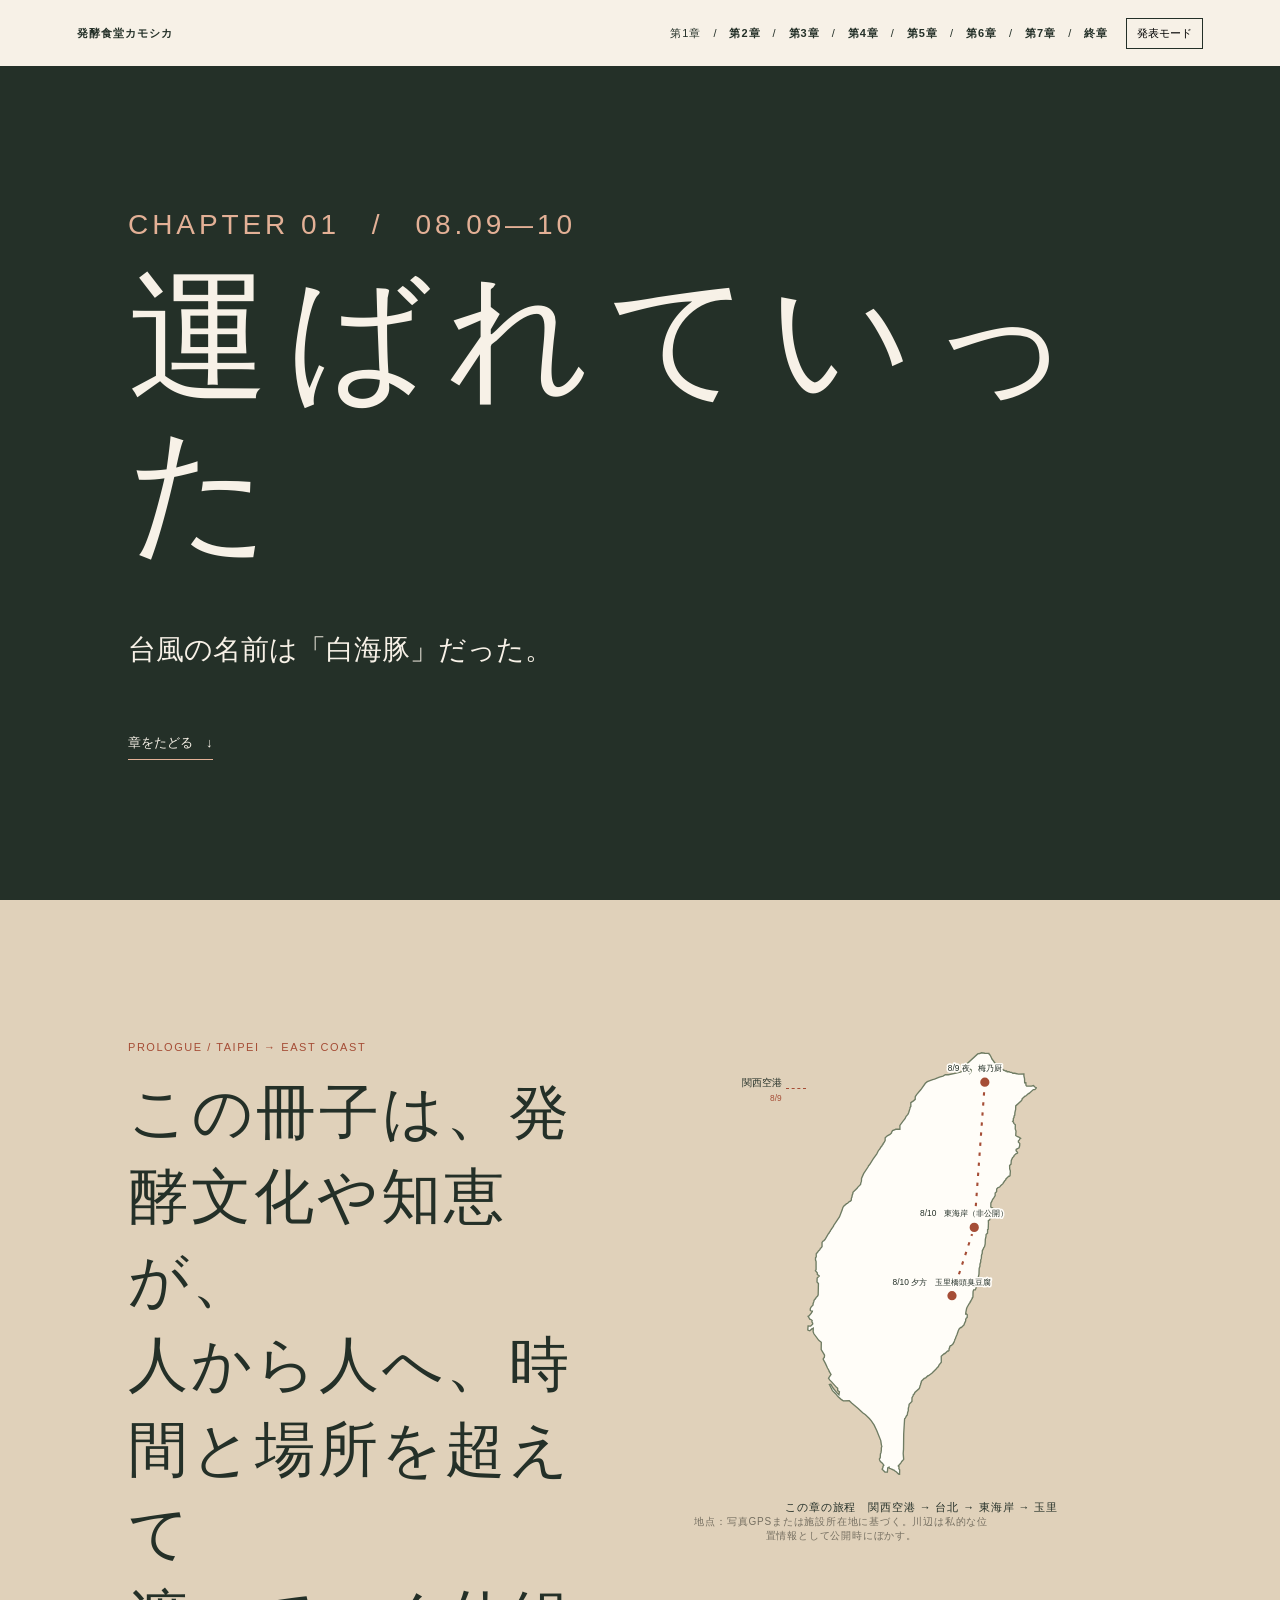
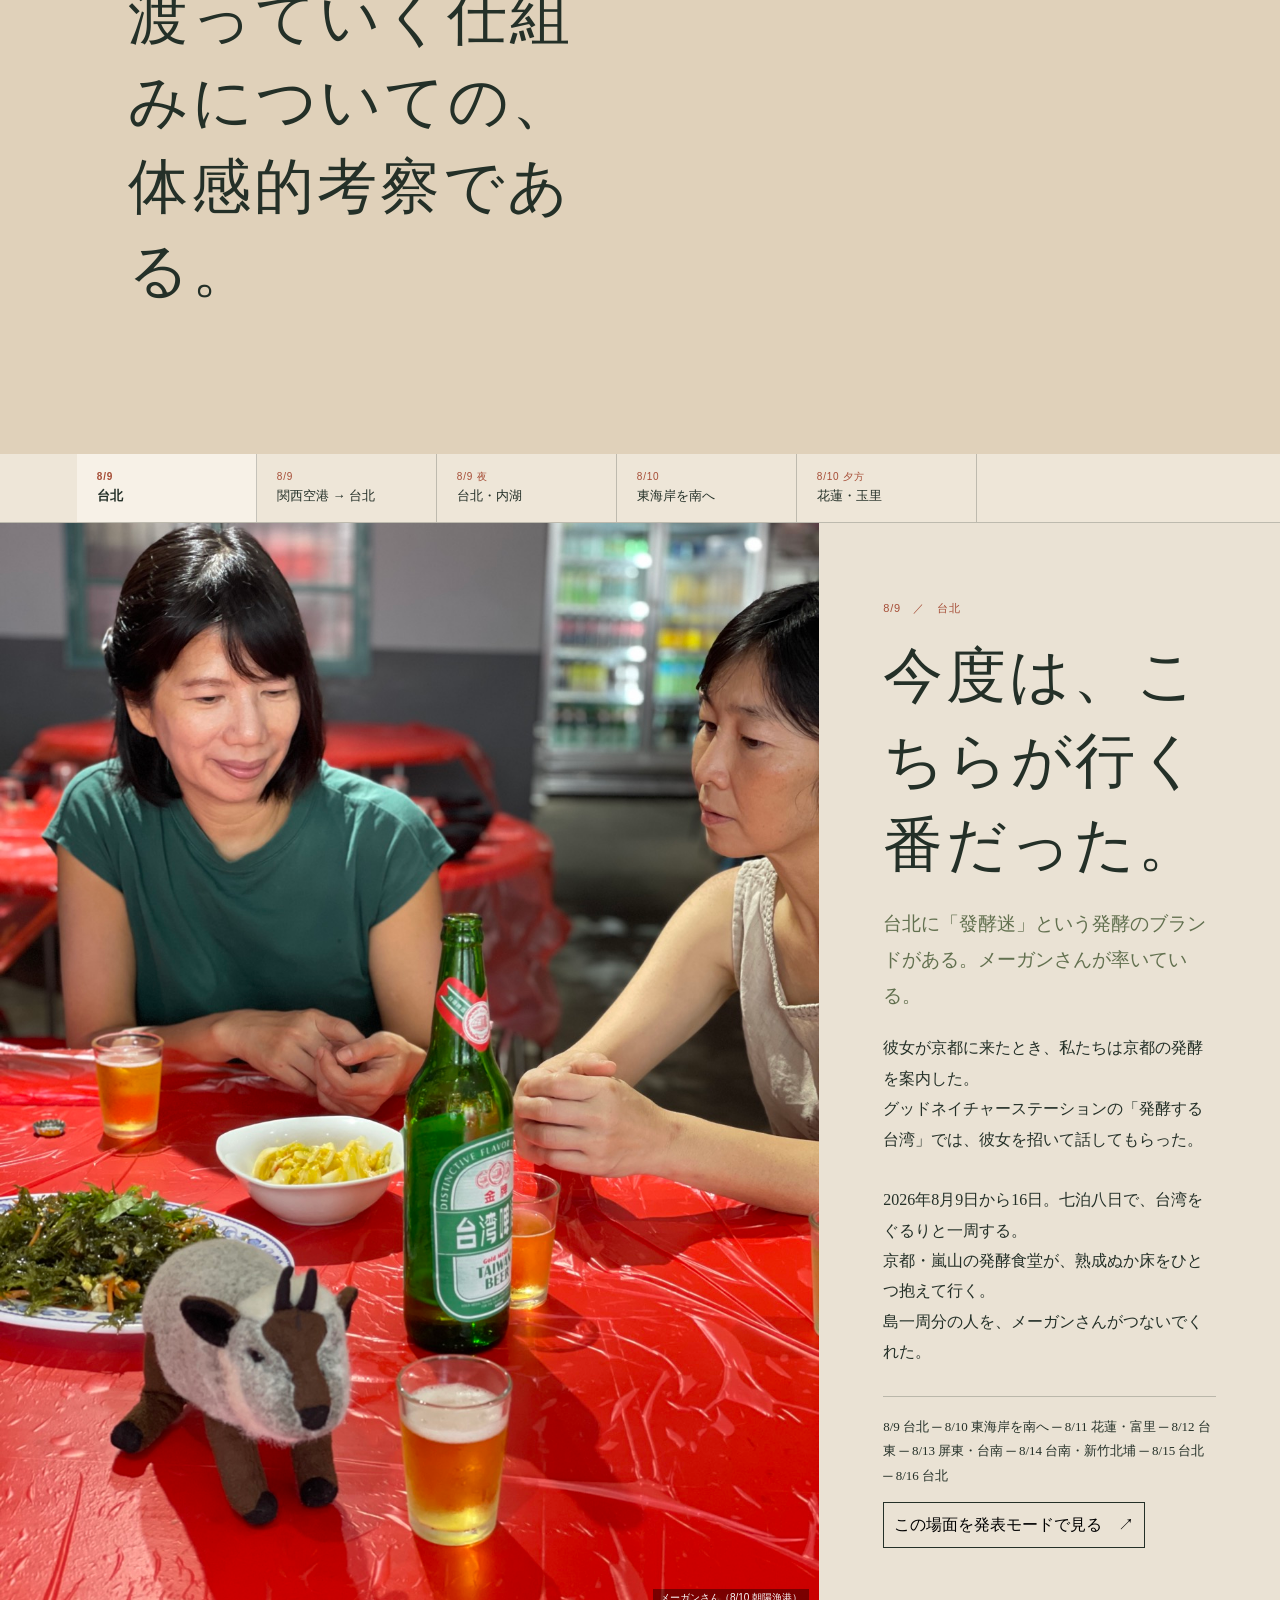
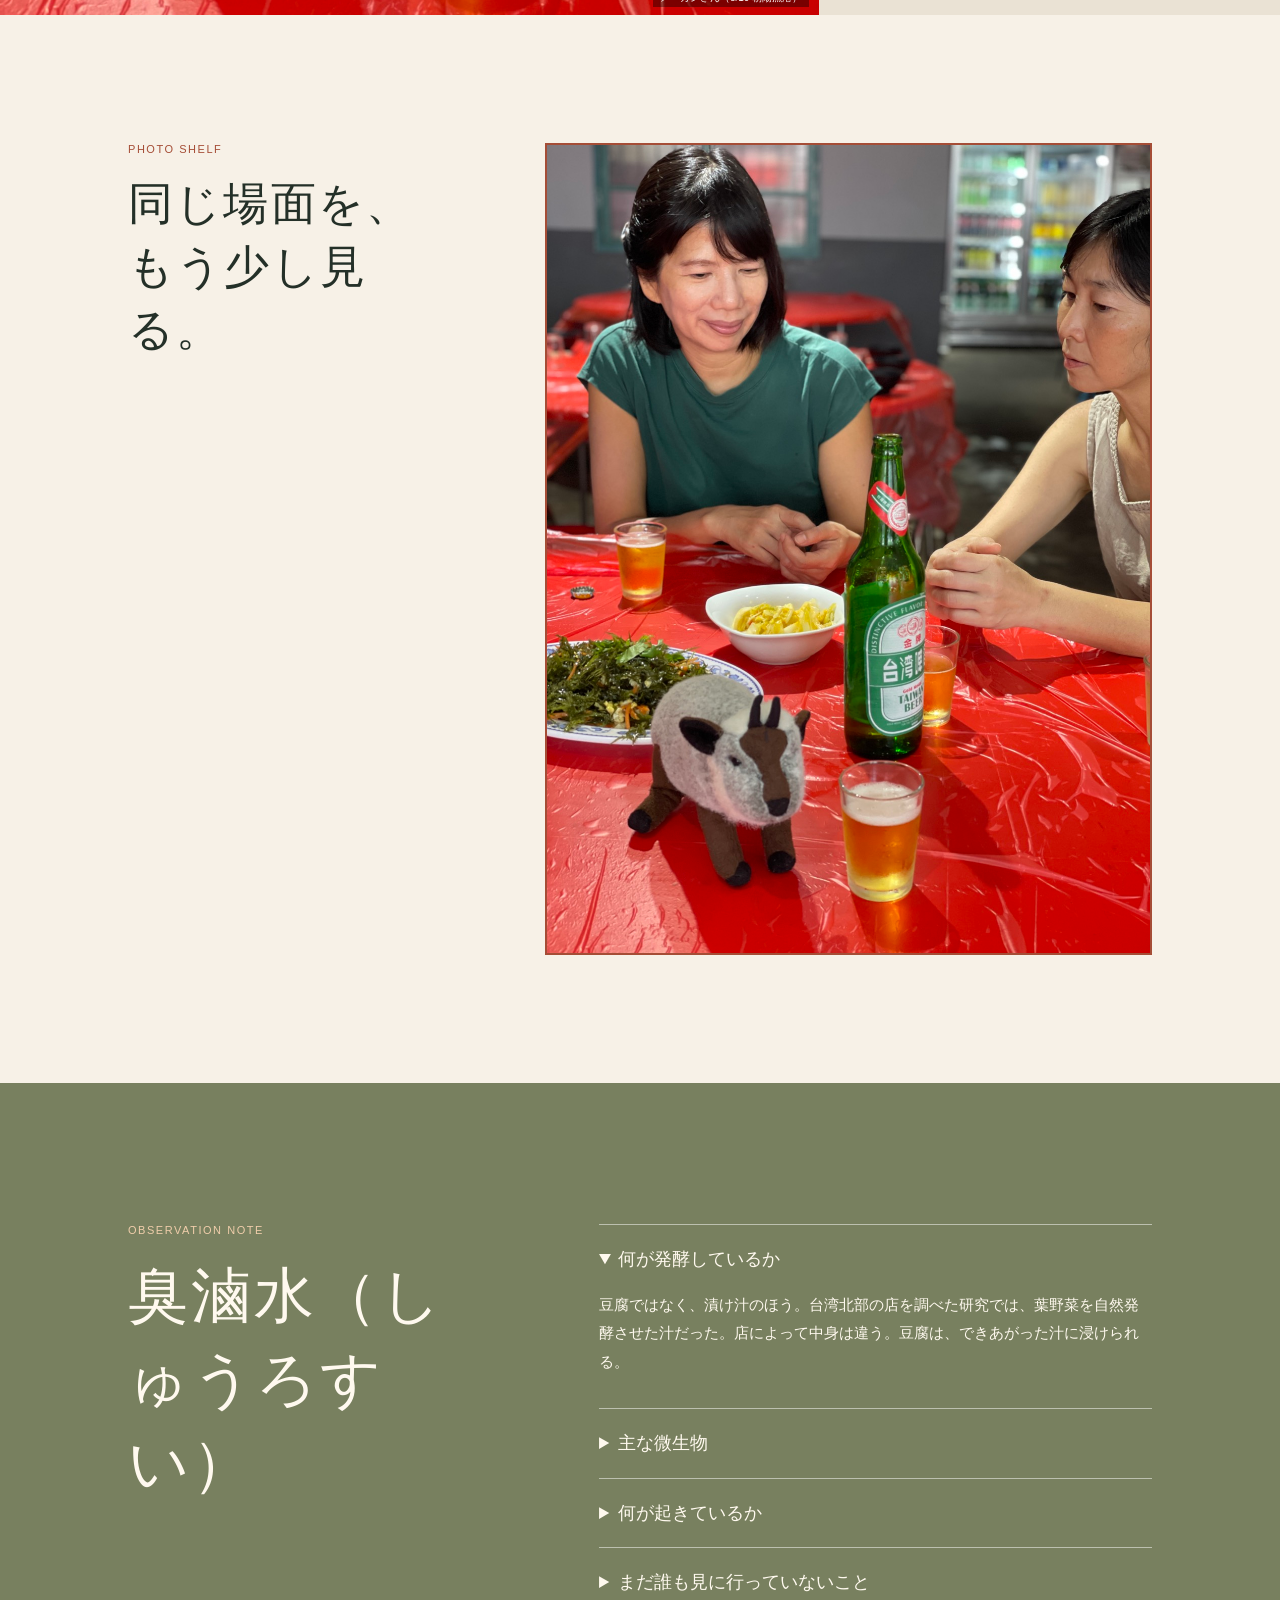
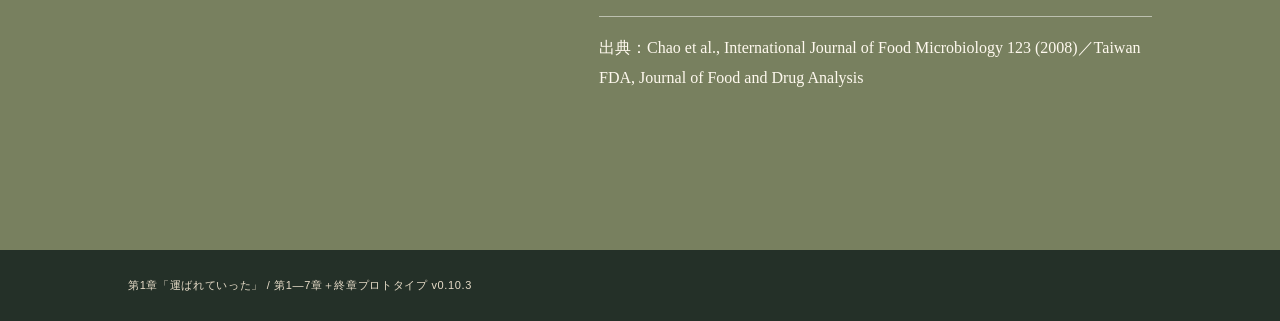
==== index.html @ db81ef40 "展示プロトタイプ v0.10.3 公開用（写真は長辺1600px）" ====
<!doctype html>
<html lang="ja">
<head>
  <meta charset="utf-8"><meta name="viewport" content="width=device-width,initial-scale=1">
  <title>第1章 運ばれていった｜台湾一周・発酵の旅</title>
  <link rel="stylesheet" href="styles.css"><style>.research-link[hidden]{display:none}.research-link{display:inline-block;margin-top:18px;padding-bottom:5px;border-bottom:1px solid #a54d36;color:#a54d36;font:12px "Hiragino Kaku Gothic ProN","Yu Gothic",sans-serif;letter-spacing:.05em;text-decoration:none}.note-anchor{display:block;position:relative;top:-20px}.route-map{min-height:365px}.map-canvas{position:relative;width:min(100%,252px);margin:0 auto}.map-canvas>img{display:block;width:100%;height:auto}.map-canvas>#route-overlay{position:absolute;inset:0;width:100%;height:100%;overflow:visible}.route-map .route-line{fill:none;stroke:#a54d36;stroke-width:2.5;stroke-dasharray:4 8}.route-map #route-points g{cursor:pointer}.route-map #route-points circle{fill:#a54d36;stroke:#fffdf8;stroke-width:3;transition:r .15s ease}.route-map #route-points g.active circle,.route-map #route-points g:focus circle{fill:#243028;r:10}.route-map #route-points text{fill:#243028;font:10px "Hiragino Kaku Gothic ProN","Yu Gothic",sans-serif;paint-order:stroke;stroke:#fffdf8;stroke-width:4;stroke-linejoin:round}.outside-start{position:absolute;top:8%;right:calc(100% + 14px);width:64px;color:#243028;font:10px/1.45 "Hiragino Kaku Gothic ProN","Yu Gothic",sans-serif;text-align:right}.outside-start:after{content:"";position:absolute;top:12px;left:calc(100% + 4px);width:20px;border-top:1px dashed #a54d36}.outside-start small{color:#a54d36}.route-map .route-caption{margin:14px 0 0;font-size:11px;letter-spacing:.08em;text-align:center}.route-source{margin:8px auto 0;max-width:300px;color:#756f61;font-size:10px;line-height:1.6;text-align:center}</style>
</head>
<body>
  <header class="header"><a href="journey-index.html">発酵食堂カモシカ</a><span>第1章　/　<a href="chapter-02.html">第2章</a>　/　<a href="chapter-03.html">第3章</a>　/　<a href="chapter-04.html">第4章</a>　/　<a href="chapter-05.html">第5章</a>　/　<a href="chapter-06.html">第6章</a>　/　<a href="chapter-07.html">第7章</a>　/　<a href="epilogue.html">終章</a></span><button id="present">発表モード</button></header>
  <main id="top">
    <section class="opening"><p class="eyebrow">CHAPTER 01　/　08.09—10</p><h1>運ばれていった</h1><p>台風の名前は「白海豚」だった。</p><a href="#chapter">章をたどる　↓</a></section>
    <section class="chapter-intro" id="chapter"><div><p class="eyebrow">PROLOGUE / TAIPEI → EAST COAST</p><h2>この冊子は、発酵文化や知恵が、<br>人から人へ、時間と場所を超えて<br>渡っていく仕組みについての、<br>体感的考察である。</h2></div><div class="route route-map" aria-label="第1章の旅程地図"><div class="map-canvas"><img src="images/taiwan-white-map.svg" alt="台湾本島の白地図"><svg id="route-overlay" viewBox="0 0 300 530" aria-hidden="true"><path class="route-line" id="route-line"></path><g id="route-points"></g></svg><span class="outside-start">関西空港<br><small>8/9</small></span></div><p class="route-caption">この章の旅程　関西空港 → 台北 → 東海岸 → 玉里</p><p class="route-source">地点：写真GPSまたは施設所在地に基づく。川辺は私的な位置情報として公開時にぼかす。</p></div></section>
    <nav class="moment-nav" id="moment-nav" aria-label="第1章の場面を選ぶ"></nav>
    <section class="moment" id="moment" aria-live="polite"><figure id="hero-photo"></figure><div class="moment-text"><p class="meta" id="meta"></p><h2 id="title"></h2><p class="lead" id="lead"></p><p id="text"></p><a class="research-link" id="research-link" href="#observation-note" hidden>臭豆腐の観察ノートをひらく　↓</a><p class="caption-note" id="caption-note"></p><button id="moment-present">この場面を発表モードで見る　↗</button></div></section>
    <section class="photo-shelf"><div><p class="eyebrow">PHOTO SHELF</p><h2>同じ場面を、<br>もう少し見る。</h2></div><div class="thumbnails" id="thumbnails" aria-label="写真を選ぶ"></div></section>
    <section class="note-section"><div class="note-heading"><p class="eyebrow">OBSERVATION NOTE</p><h2>臭滷水<br>発酵した漬け汁のこと</h2><p>旅の本文とは別に、事実と未解明なことを分けて残す。</p></div><div class="note-body"><details open><summary>何が発酵しているか</summary><p>臭豆腐用の「臭滷水」そのもの。研究には、葉野菜を自然発酵させた滷水や、複数の食材を含むモデル滷水がある。豆腐はこの発酵済み滷水に浸漬される。</p></details><details><summary>何が起きているか</summary><p>臭滷水には乳酸発酵だけでなく、タンパク質・含窒素化合物の分解が関わる。製法や微生物相は、原料・地域・製造所ごとに異なる。</p></details><details><summary>今回、わかっていないこと</summary><p>花蓮・玉里で食べた臭滷水そのものの微生物組成は測定していない。別地域の研究結果を、その店の菌としては扱わない。</p></details><details><summary>出典をひらく</summary><p>Chao et al., “Diversity of lactic acid bacteria in fermented brines used to make stinky tofu.” <em>International Journal of Food Microbiology</em> 123 (2008)。公開前に直接照合済みのURLだけを掲載する。</p></details></div></section>
    <span id="observation-note" class="note-anchor" aria-hidden="true"></span>
  </main>
  <div class="presentation" id="presentation" hidden><button id="close-presentation">×　通常表示へ</button><button id="previous">←</button><figure id="presentation-photo"></figure><div><p id="presentation-meta"></p><h2 id="presentation-title"></h2><p id="presentation-text"></p></div><button id="next">→</button></div>
  <footer>第1章「運ばれていった」 / 第1—7章＋終章プロトタイプ v0.10.3</footer>
  <script src="chapter-data.js"></script><script src="gallery-extras.js"></script><script src="script.js"></script><script src="v06-copy.js"></script>
</body>
</html>
---- styles.css ----
:root{--ink:#243028;--paper:#f7f1e7;--sand:#e0d1ba;--rust:#a54d36;--moss:#78805f;--line:rgba(36,48,40,.24)}*{box-sizing:border-box}html{scroll-behavior:smooth}body{margin:0;background:var(--paper);color:var(--ink);font:16px/1.9 "Hiragino Mincho ProN","Yu Mincho",serif}.header{height:66px;display:flex;align-items:center;gap:18px;padding:0 6vw;font:11px "Hiragino Kaku Gothic ProN","Yu Gothic",sans-serif;letter-spacing:.09em}.header a{margin-right:auto;color:inherit;font-weight:bold;text-decoration:none}.header button,#moment-present{border:1px solid var(--ink);padding:7px 10px;background:transparent;font:inherit;cursor:pointer}.opening{min-height:calc(100svh - 66px);display:flex;flex-direction:column;justify-content:center;padding:10vw;background:var(--ink);color:var(--paper)}.eyebrow{margin:0 0 18px;color:var(--rust);font:11px "Hiragino Kaku Gothic ProN","Yu Gothic",sans-serif;letter-spacing:.14em}.opening .eyebrow{color:#e3b096}.opening h1{margin:0 0 24px;font-size:clamp(58px,11vw,150px);font-weight:400;letter-spacing:.12em;line-height:1.1}.opening>p{font-size:clamp(19px,2.3vw,28px)}.opening a{width:max-content;margin-top:30px;padding-bottom:7px;border-bottom:1px solid #e3b096;color:inherit;font:13px "Hiragino Kaku Gothic ProN","Yu Gothic",sans-serif;text-decoration:none}.chapter-intro{display:grid;grid-template-columns:1fr 1fr;gap:8vw;padding:clamp(74px,11vw,145px) 10vw;background:var(--sand)}h2{margin:0;font-size:clamp(31px,4.7vw,65px);font-weight:400;letter-spacing:.05em;line-height:1.4}.route{position:relative;min-height:150px}.route svg{width:100%;height:145px}.route path{fill:none;stroke:var(--rust);stroke-width:2;stroke-dasharray:4 8}.route g{cursor:pointer}.route circle{fill:var(--paper);stroke:var(--rust);stroke-width:3}.route g.active circle{fill:var(--rust);r:11}.route text{fill:var(--ink);font:11px sans-serif;text-anchor:middle}.route p{margin:0;font:10px sans-serif;letter-spacing:.08em}.moment-nav{display:flex;overflow-x:auto;border-bottom:1px solid var(--line);padding:0 6vw;background:#eee6d8}.moment-nav button{position:relative;min-width:180px;padding:16px 20px;border:0;border-right:1px solid var(--line);background:transparent;color:var(--ink);font:13px/1.45 "Hiragino Kaku Gothic ProN","Yu Gothic",sans-serif;text-align:left;cursor:pointer}.moment-nav button span{display:block;margin-bottom:3px;color:var(--rust);font-size:10px;letter-spacing:.08em}.moment-nav button.active{background:var(--paper);font-weight:bold}.moment{display:grid;grid-template-columns:minmax(0,1.28fr) minmax(280px,.72fr);min-height:630px;background:#eae2d4}.moment figure,.presentation figure{position:relative;margin:0;min-height:590px;overflow:hidden;background:#b5ad91}.moment figure>img,.presentation figure>img{display:block;width:100%;height:100%;min-height:590px;object-fit:cover}.moment figcaption,.presentation figcaption{position:absolute;right:10px;bottom:8px;padding:2px 7px;background:rgba(0,0,0,.4);color:white;font:10px sans-serif}.moment-text{align-self:center;padding:clamp(36px,5vw,78px)}.meta,.photo-count{color:var(--rust);font:11px "Hiragino Kaku Gothic ProN","Yu Gothic",sans-serif;letter-spacing:.08em}.moment-text h2{margin:18px 0}.lead{color:#62704f;font-size:19px}.caption-note{margin-top:28px;padding-top:18px;border-top:1px solid var(--line);font-size:13px}.photo-shelf{display:grid;grid-template-columns:.7fr 1.3fr;gap:7vw;padding:clamp(65px,10vw,130px) 10vw}.photo-shelf h2{font-size:clamp(28px,3.5vw,48px)}.thumbnails{display:grid;grid-template-columns:repeat(auto-fit,minmax(130px,1fr));gap:10px}.thumb{position:relative;min-height:150px;margin:0;padding:0;border:2px solid transparent;background:#c9bca7;cursor:pointer}.thumb.active{border-color:var(--rust)}.thumb img{width:100%;height:100%;object-fit:cover}.thumb figcaption{display:none}.note-section{display:grid;grid-template-columns:.8fr 1.2fr;gap:8vw;padding:clamp(74px,11vw,145px) 10vw;background:var(--moss);color:#fff9ef}.note-section .eyebrow{color:#f0cdab}.note-heading>p:last-child{margin-top:28px}.note-body{border-top:1px solid rgba(255,255,255,.5)}details{border-bottom:1px solid rgba(255,255,255,.5);padding:17px 0}summary{cursor:pointer;font-size:18px}details p{font-size:15px;line-height:1.9}footer{padding:28px 10vw;background:var(--ink);color:#e8ddc9;font:11px "Hiragino Kaku Gothic ProN","Yu Gothic",sans-serif;letter-spacing:.06em}.presentation{position:fixed;inset:0;z-index:20;display:grid;grid-template-columns:45px minmax(0,1.35fr) minmax(280px,.65fr) 45px;gap:2vw;align-items:center;padding:6vh 5vw;background:#131a16;color:#fff8eb}.presentation[hidden]{display:none}.presentation>button{border:0;background:transparent;color:#fff8eb;font:32px sans-serif;cursor:pointer}.presentation #close-presentation{position:absolute;top:18px;right:24px;font-size:12px}.presentation figure{min-height:72vh}.presentation figure>img{min-height:72vh}.presentation h2{margin:18px 0;font-size:clamp(30px,4vw,60px)}.presentation p{font-size:18px;line-height:2}.presenting{overflow:hidden}@media(max-width:740px){.header span{display:none}.chapter-intro,.moment,.photo-shelf,.note-section{display:block}.chapter-intro>div+div{margin-top:35px}.moment figure,.moment figure>img{min-height:62vw}.moment-text{padding:38px 24px}.photo-shelf>div+div{margin-top:30px}.note-body{margin-top:35px}.presentation{display:block;overflow:auto;padding:70px 22px}.presentation figure,.presentation figure>img{min-height:55vw;height:55vw}.presentation>button:not(#close-presentation){position:fixed;bottom:14px;z-index:3;width:44px;height:44px;border-radius:50%;background:#f7f1e7;color:var(--ink);font-size:20px}.presentation>#previous{left:18px}.presentation>#next{right:18px}.presentation div{padding:24px 4px}}@media(prefers-reduced-motion:reduce){html{scroll-behavior:auto}}

#text, #presentation-text { white-space: pre-line; }
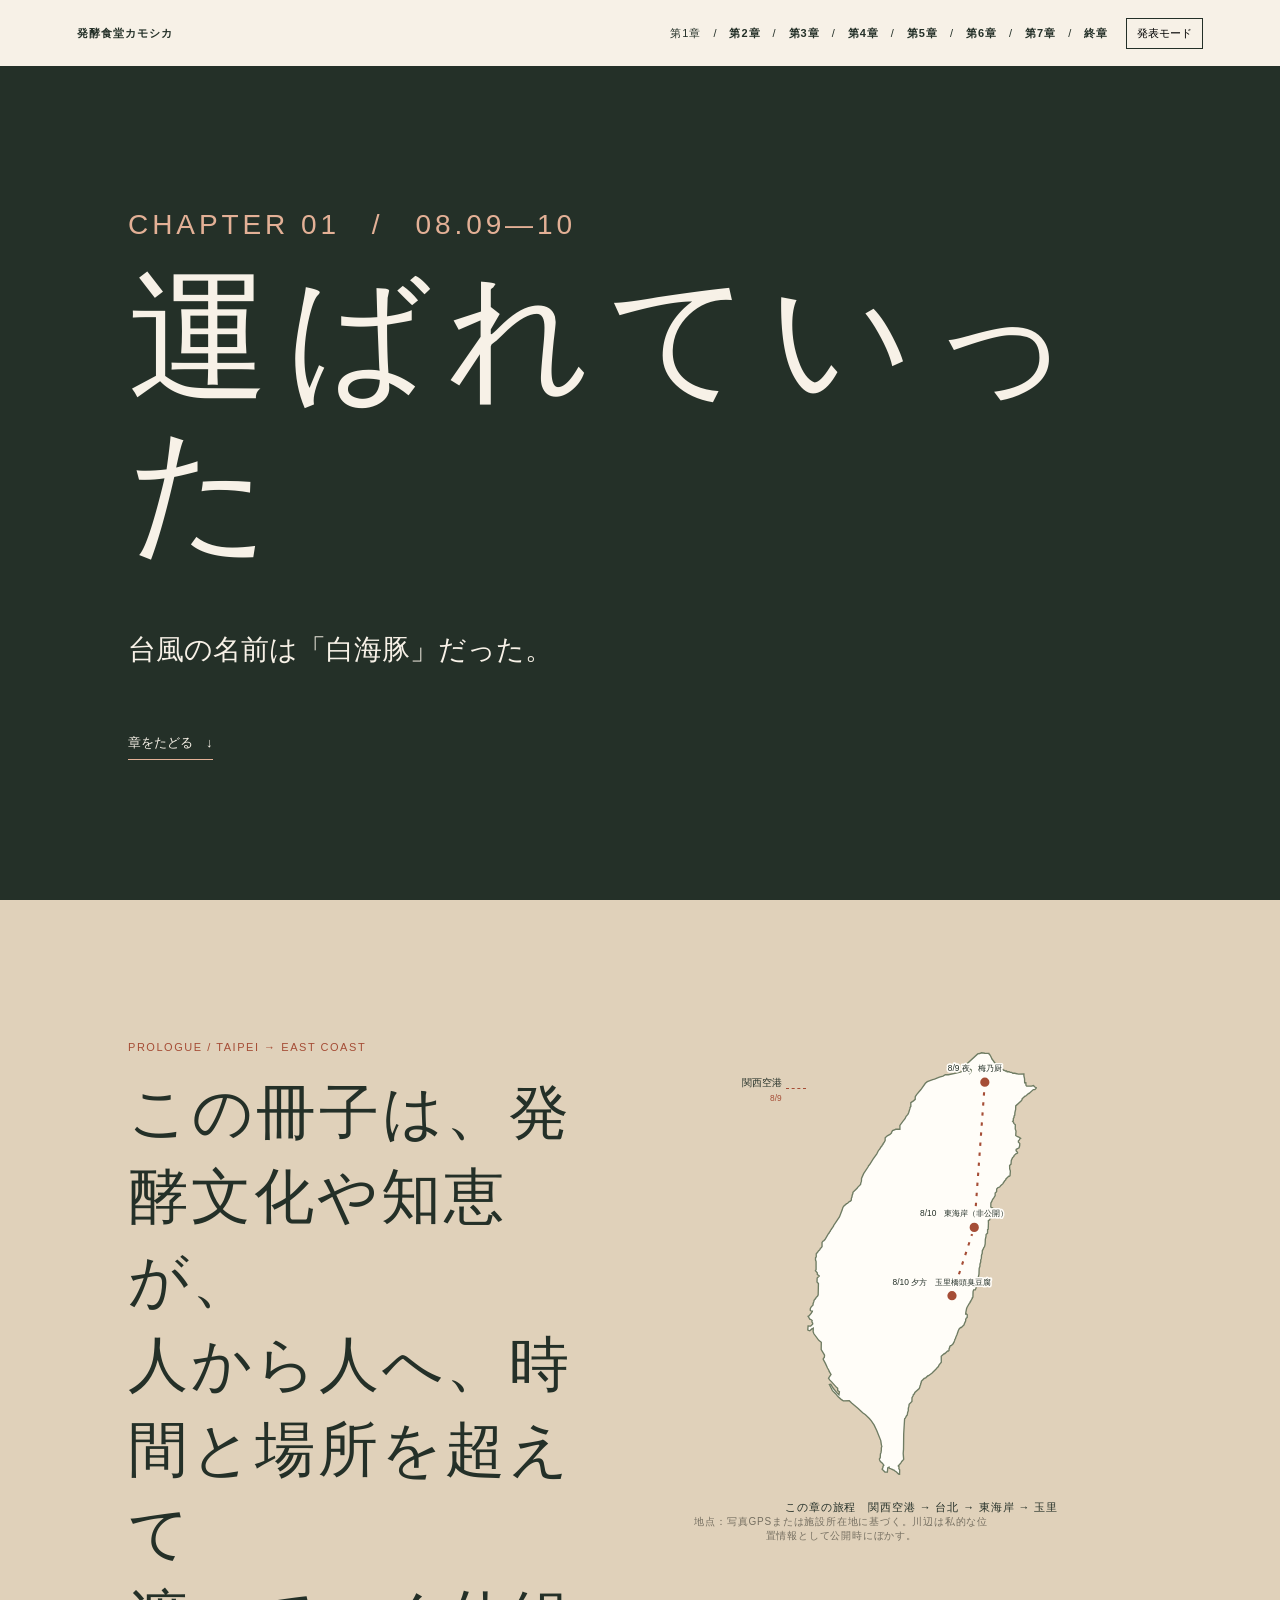
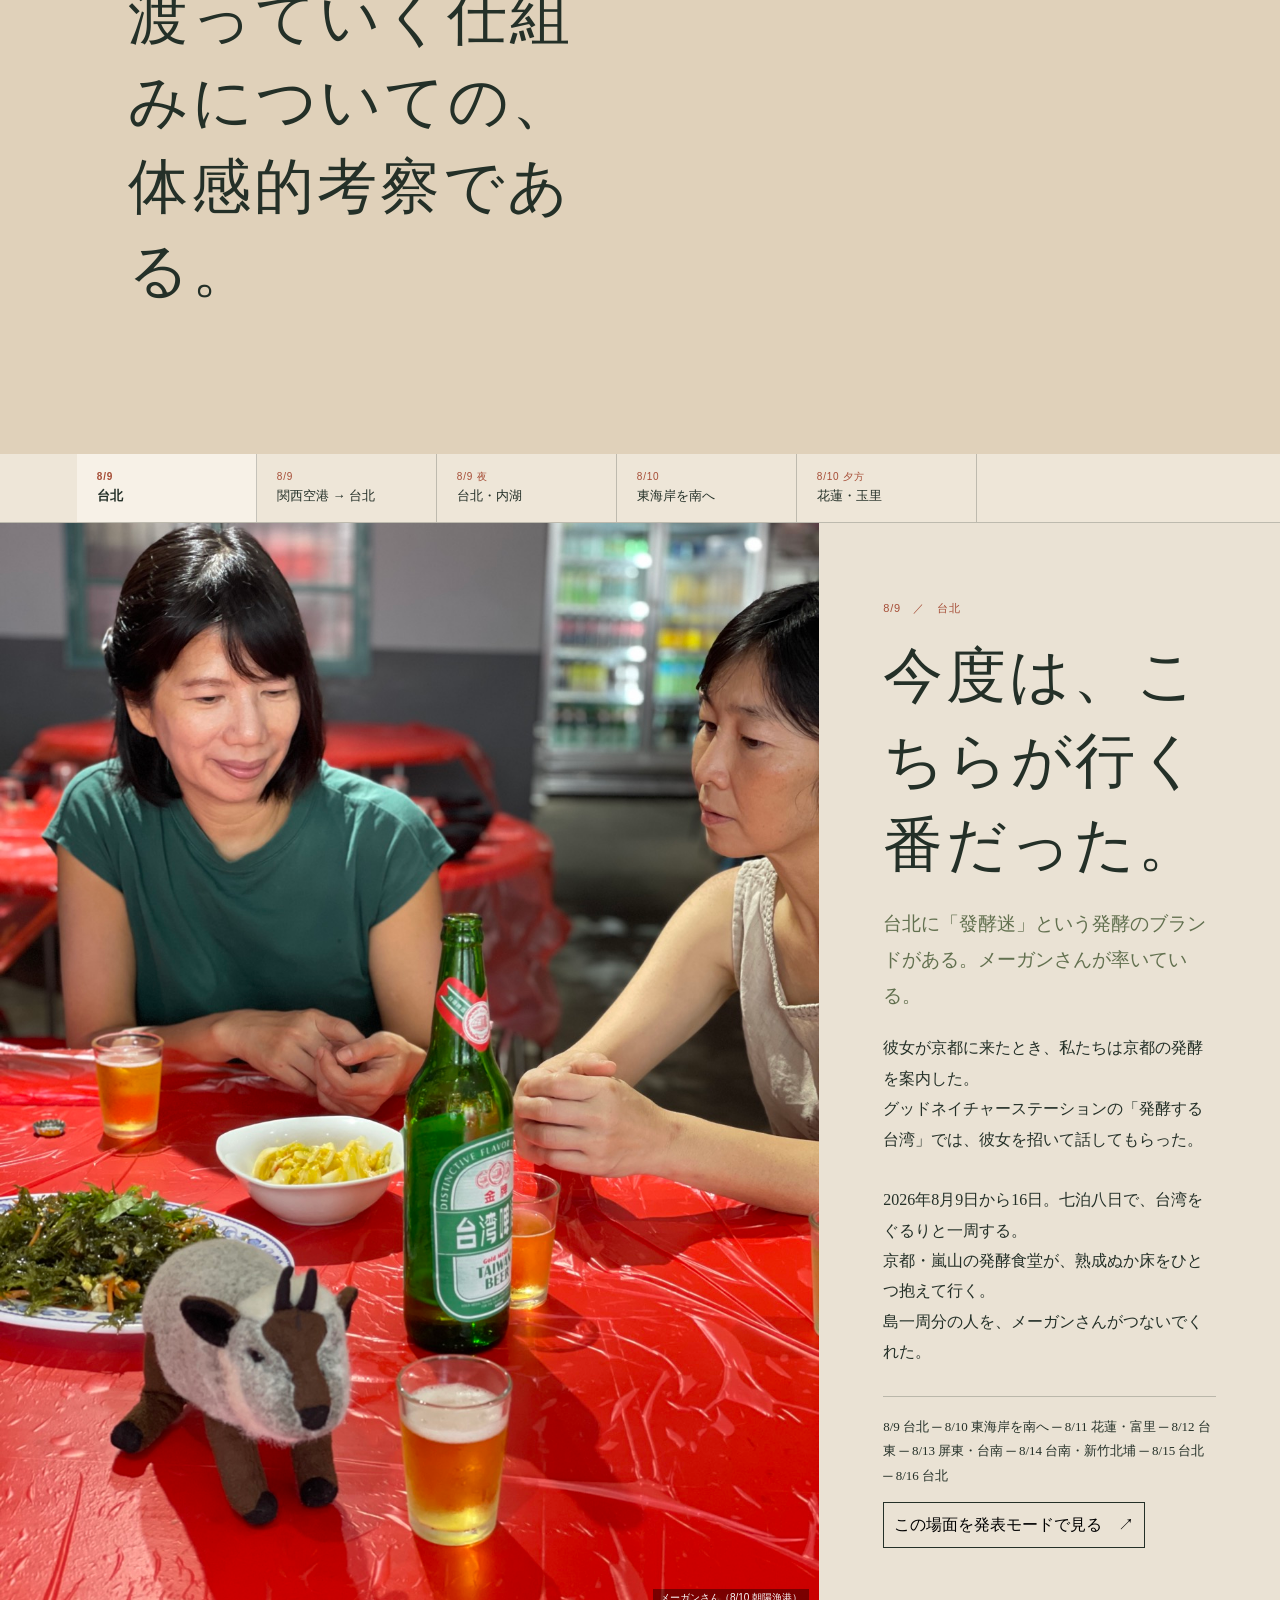
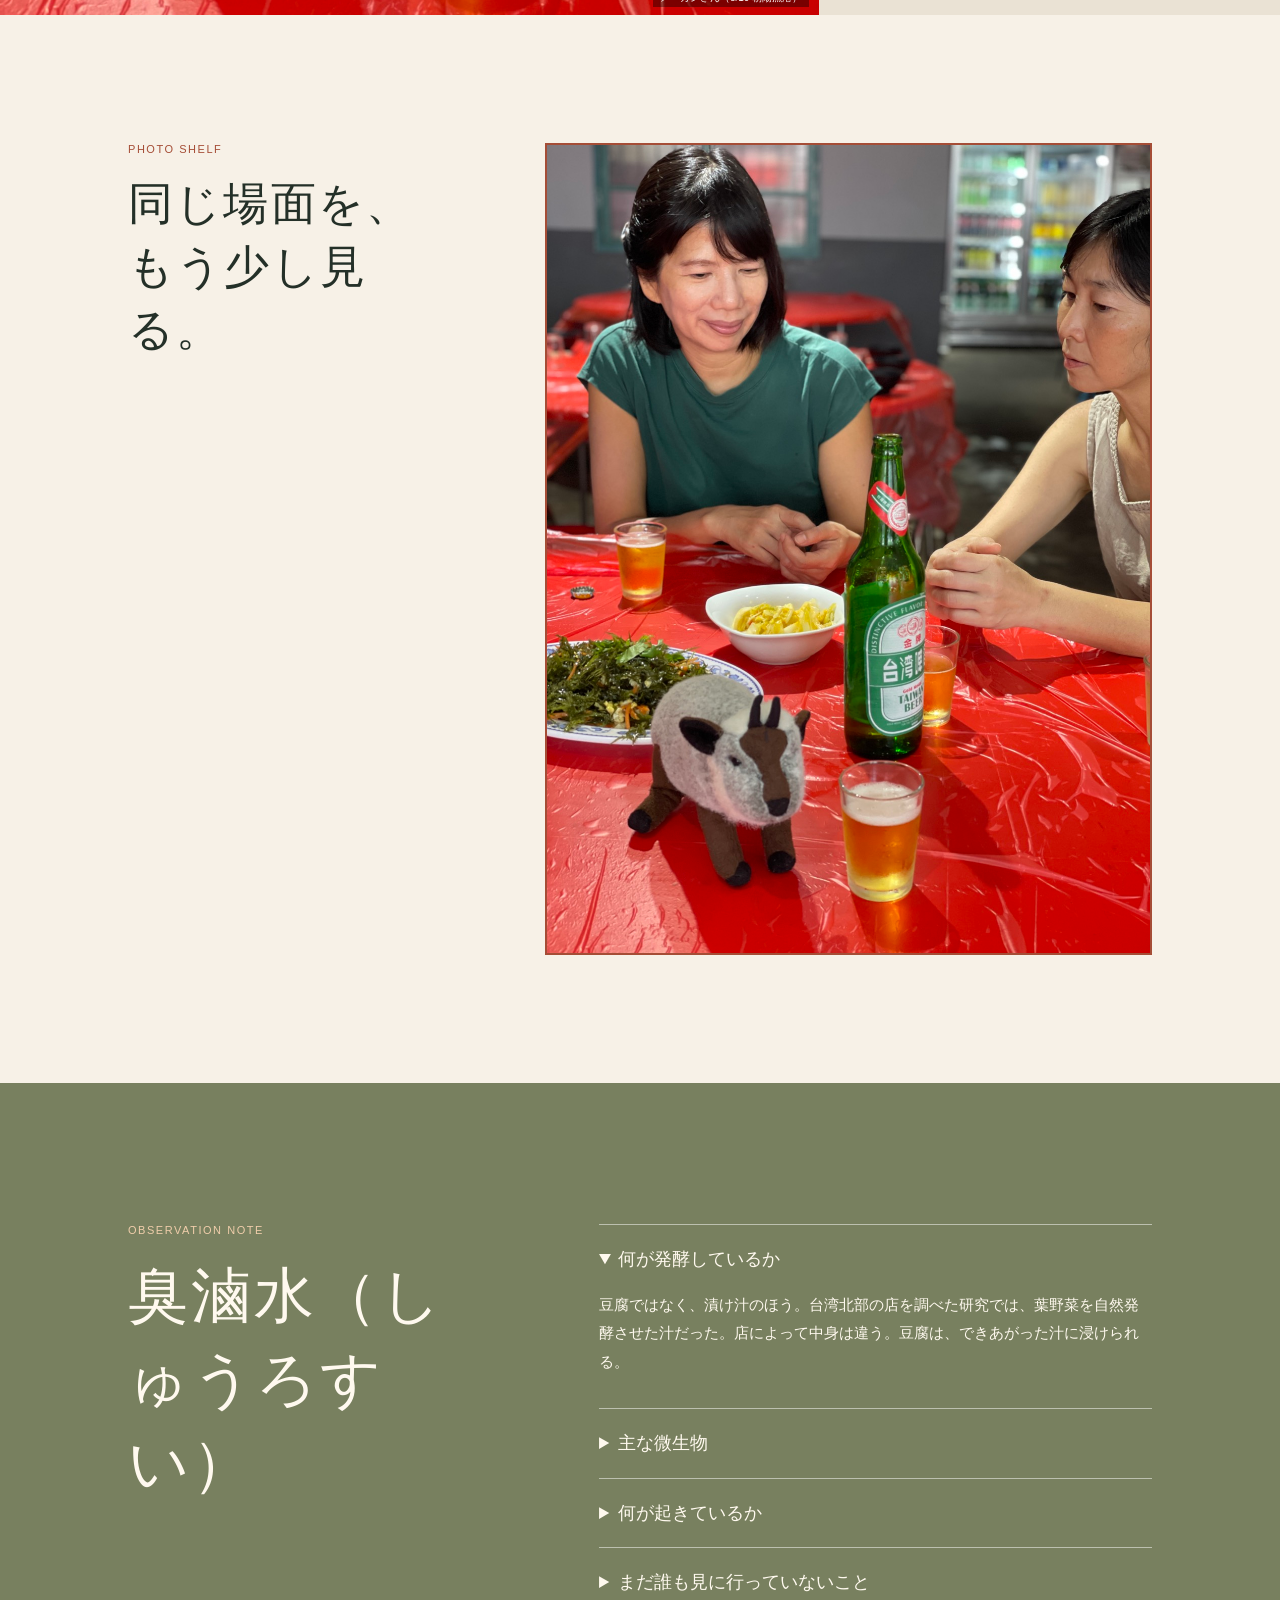
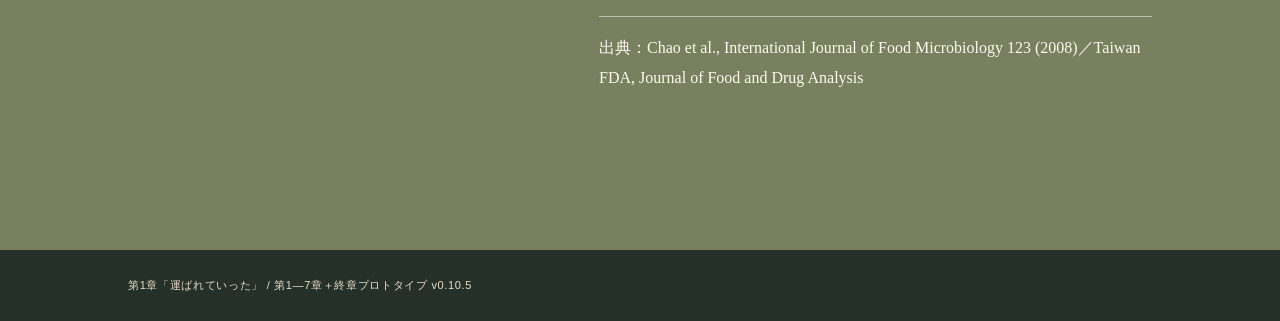
==== commit 5588e73f: "v0.10.5 果子狸コーヒーの袋＋観察ノート（編集長校正） Co-Authored-By: Claude Opus 5 <noreply@anthropic.com> Claude-Session:" ====
--- a/index.html
+++ b/index.html
@@ -17,7 +17,7 @@
     <span id="observation-note" class="note-anchor" aria-hidden="true"></span>
   </main>
   <div class="presentation" id="presentation" hidden><button id="close-presentation">×　通常表示へ</button><button id="previous">←</button><figure id="presentation-photo"></figure><div><p id="presentation-meta"></p><h2 id="presentation-title"></h2><p id="presentation-text"></p></div><button id="next">→</button></div>
-  <footer>第1章「運ばれていった」 / 第1—7章＋終章プロトタイプ v0.10.3</footer>
+  <footer>第1章「運ばれていった」 / 第1—7章＋終章プロトタイプ v0.10.5</footer>
   <script src="chapter-data.js"></script><script src="gallery-extras.js"></script><script src="script.js"></script><script src="v06-copy.js"></script>
 </body>
 </html>
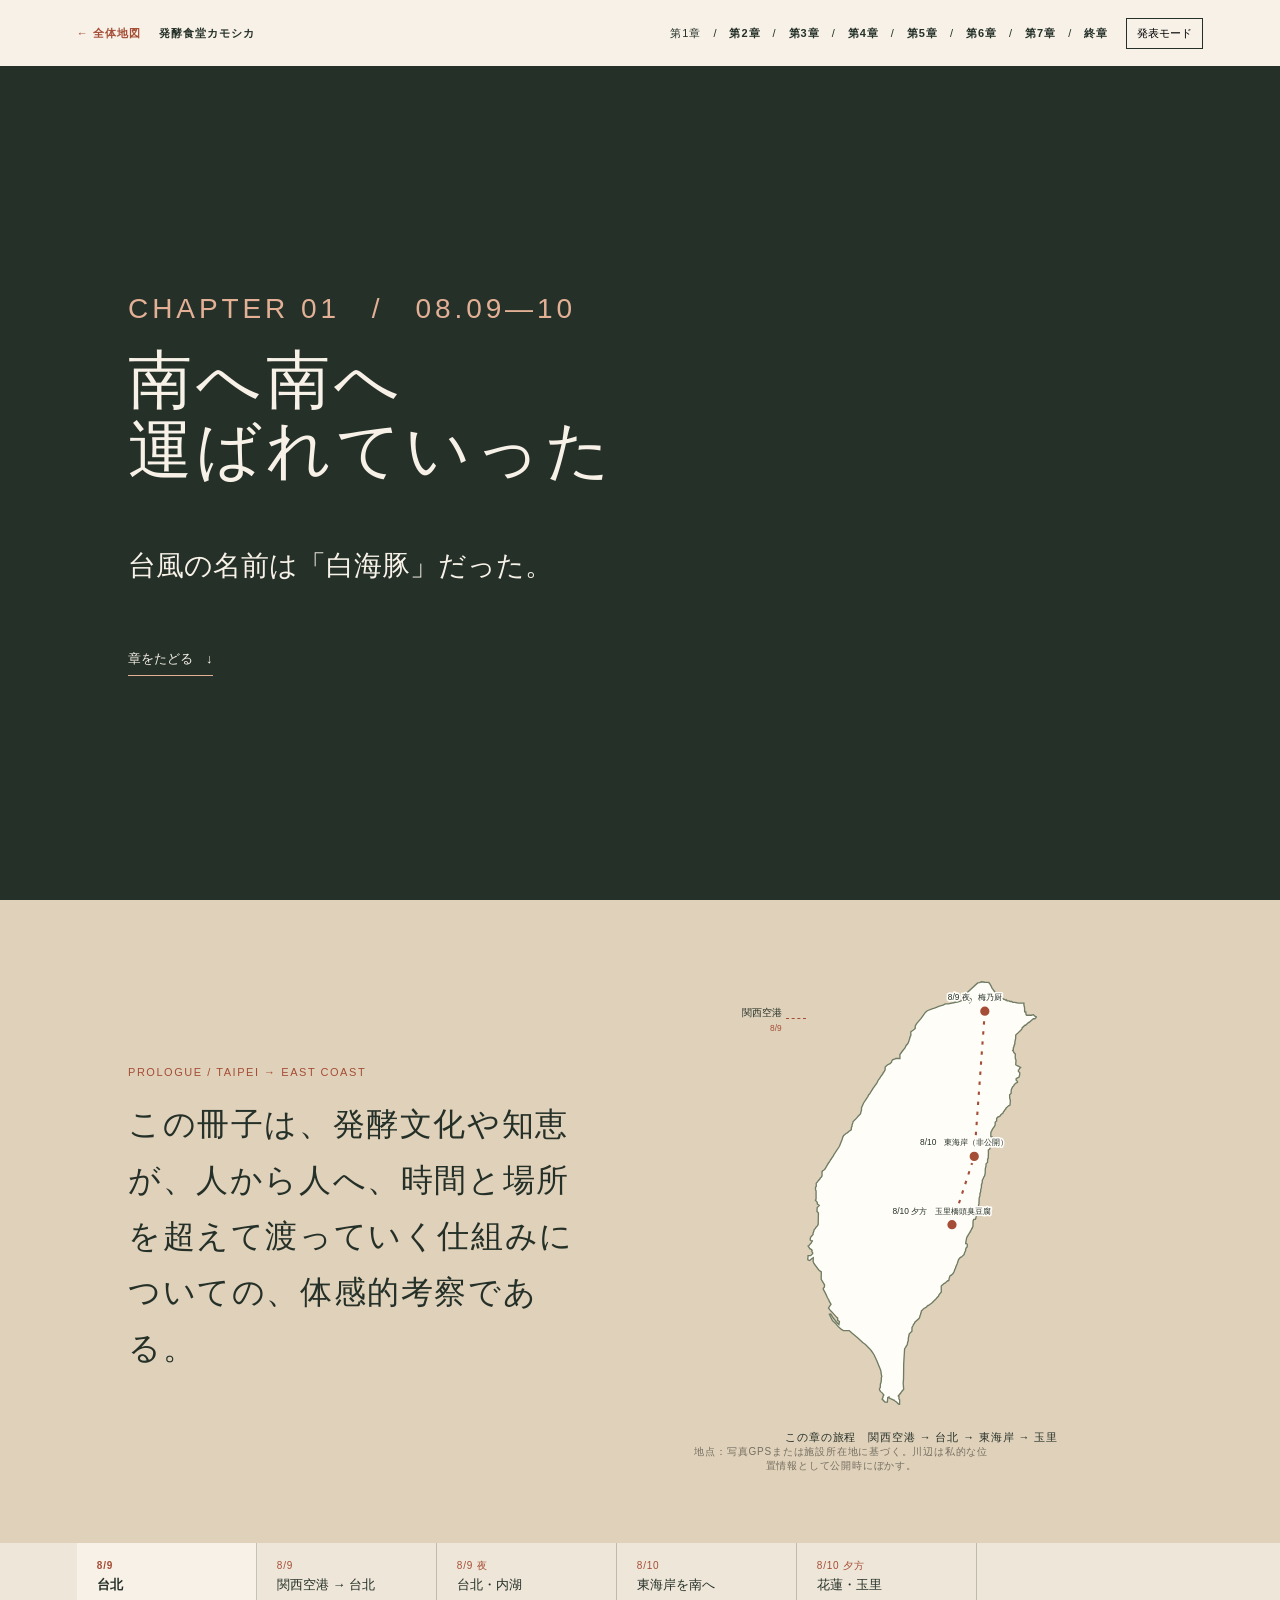
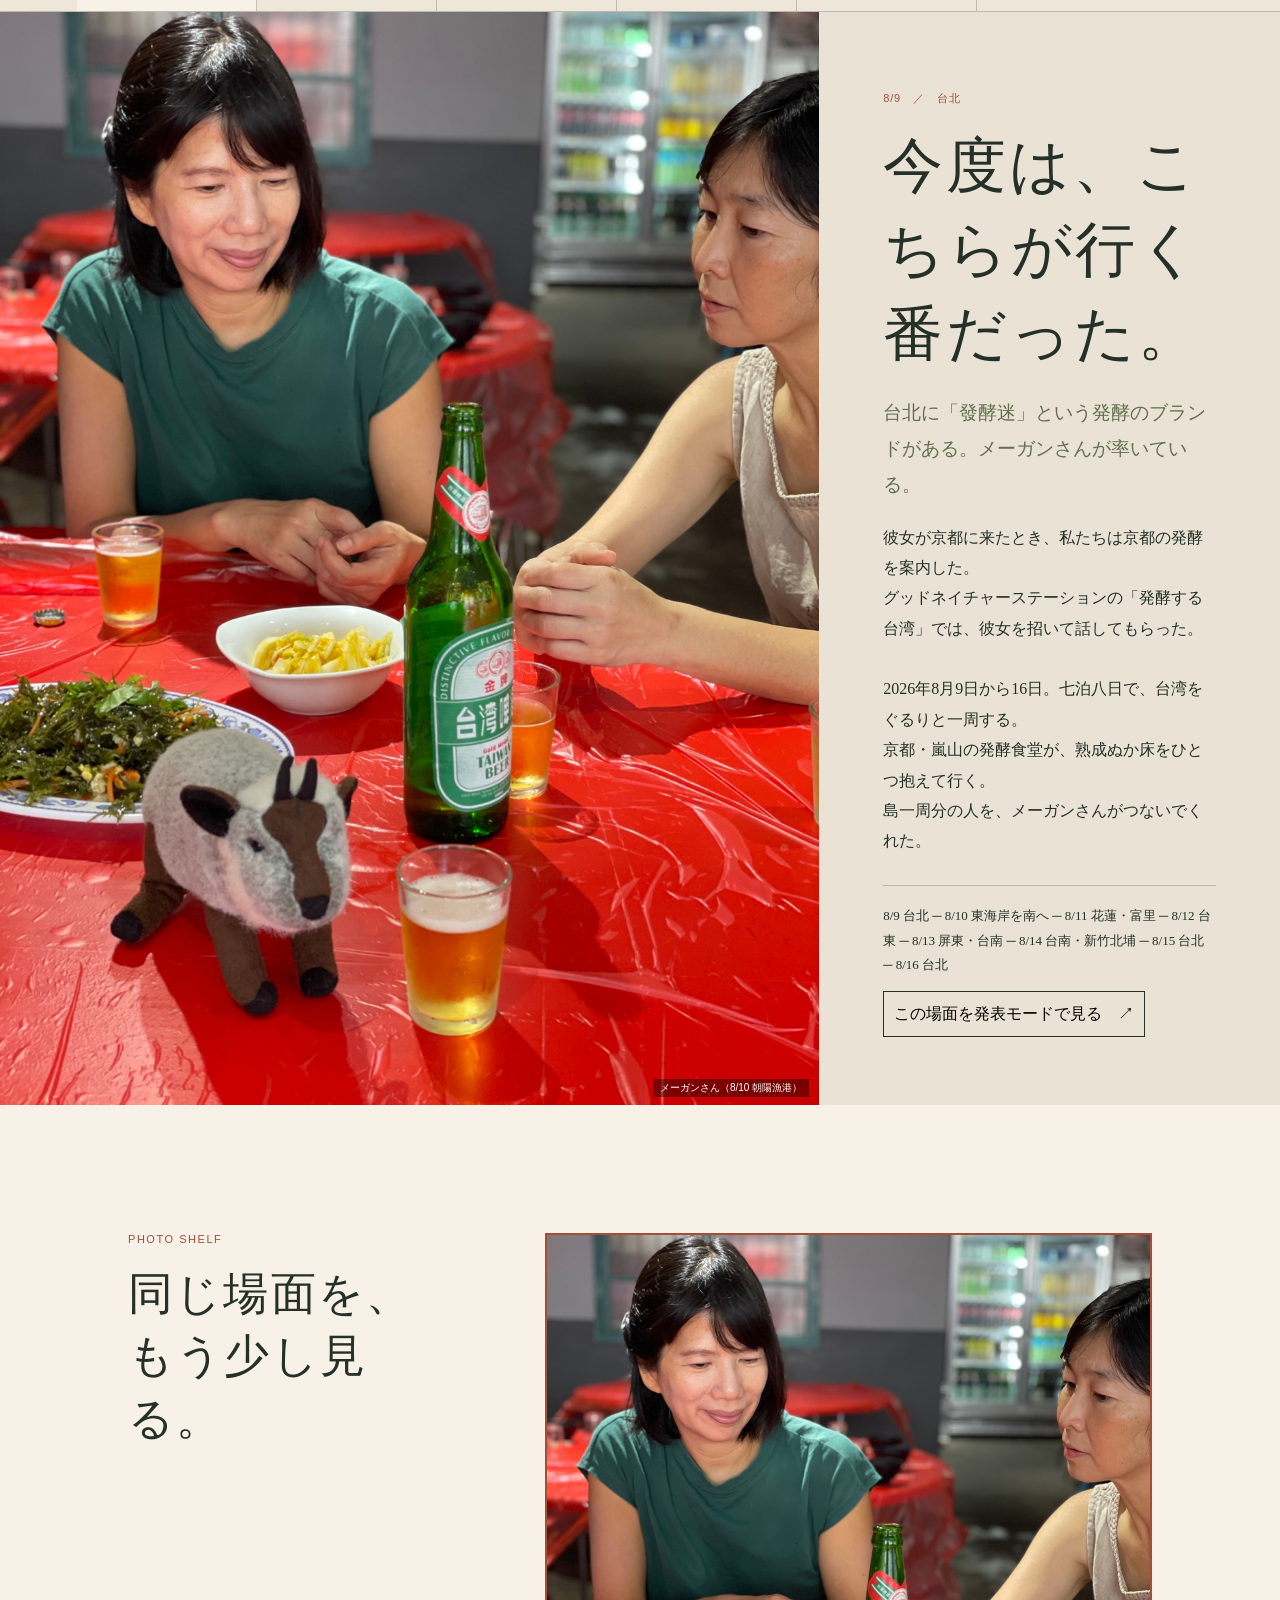
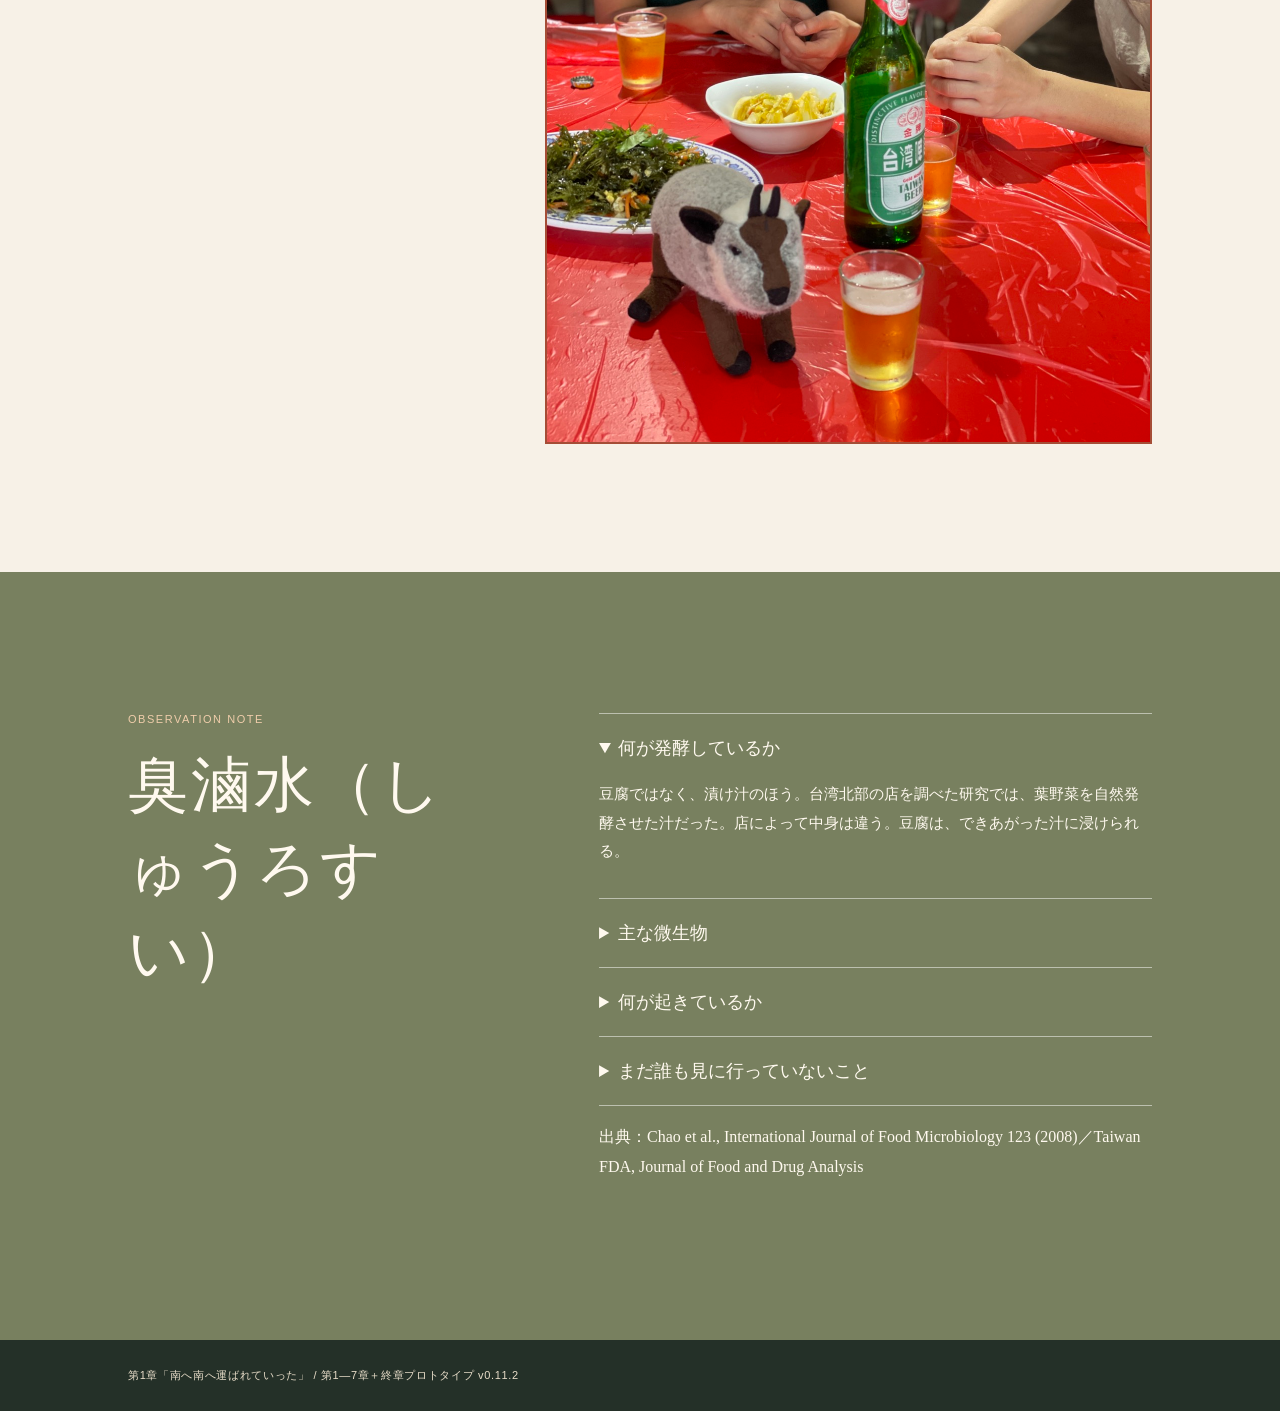
==== commit a0da0ede: "v0.11.2 展示確認6項目を反映 - 第1章の章題を「南へ南へ運ばれていった」へ - 第3章「値段の代わりに、時間。」を差し替え（表紙・カード＝触れて嗅げるけど、買えない／レジの場面＝渡されたのは" ====
--- a/index.html
+++ b/index.html
@@ -2,14 +2,14 @@
 <html lang="ja">
 <head>
   <meta charset="utf-8"><meta name="viewport" content="width=device-width,initial-scale=1">
-  <title>第1章 運ばれていった｜台湾一周・発酵の旅</title>
+  <title>第1章 南へ南へ運ばれていった｜台湾一周・発酵の旅</title>
   <link rel="stylesheet" href="styles.css"><style>.research-link[hidden]{display:none}.research-link{display:inline-block;margin-top:18px;padding-bottom:5px;border-bottom:1px solid #a54d36;color:#a54d36;font:12px "Hiragino Kaku Gothic ProN","Yu Gothic",sans-serif;letter-spacing:.05em;text-decoration:none}.note-anchor{display:block;position:relative;top:-20px}.route-map{min-height:365px}.map-canvas{position:relative;width:min(100%,252px);margin:0 auto}.map-canvas>img{display:block;width:100%;height:auto}.map-canvas>#route-overlay{position:absolute;inset:0;width:100%;height:100%;overflow:visible}.route-map .route-line{fill:none;stroke:#a54d36;stroke-width:2.5;stroke-dasharray:4 8}.route-map #route-points g{cursor:pointer}.route-map #route-points circle{fill:#a54d36;stroke:#fffdf8;stroke-width:3;transition:r .15s ease}.route-map #route-points g.active circle,.route-map #route-points g:focus circle{fill:#243028;r:10}.route-map #route-points text{fill:#243028;font:10px "Hiragino Kaku Gothic ProN","Yu Gothic",sans-serif;paint-order:stroke;stroke:#fffdf8;stroke-width:4;stroke-linejoin:round}.outside-start{position:absolute;top:8%;right:calc(100% + 14px);width:64px;color:#243028;font:10px/1.45 "Hiragino Kaku Gothic ProN","Yu Gothic",sans-serif;text-align:right}.outside-start:after{content:"";position:absolute;top:12px;left:calc(100% + 4px);width:20px;border-top:1px dashed #a54d36}.outside-start small{color:#a54d36}.route-map .route-caption{margin:14px 0 0;font-size:11px;letter-spacing:.08em;text-align:center}.route-source{margin:8px auto 0;max-width:300px;color:#756f61;font-size:10px;line-height:1.6;text-align:center}</style>
 </head>
 <body>
   <header class="header"><a href="journey-index.html">発酵食堂カモシカ</a><span>第1章　/　<a href="chapter-02.html">第2章</a>　/　<a href="chapter-03.html">第3章</a>　/　<a href="chapter-04.html">第4章</a>　/　<a href="chapter-05.html">第5章</a>　/　<a href="chapter-06.html">第6章</a>　/　<a href="chapter-07.html">第7章</a>　/　<a href="epilogue.html">終章</a></span><button id="present">発表モード</button></header>
   <main id="top">
-    <section class="opening"><p class="eyebrow">CHAPTER 01　/　08.09—10</p><h1>運ばれていった</h1><p>台風の名前は「白海豚」だった。</p><a href="#chapter">章をたどる　↓</a></section>
-    <section class="chapter-intro" id="chapter"><div><p class="eyebrow">PROLOGUE / TAIPEI → EAST COAST</p><h2>この冊子は、発酵文化や知恵が、<br>人から人へ、時間と場所を超えて<br>渡っていく仕組みについての、<br>体感的考察である。</h2></div><div class="route route-map" aria-label="第1章の旅程地図"><div class="map-canvas"><img src="images/taiwan-white-map.svg" alt="台湾本島の白地図"><svg id="route-overlay" viewBox="0 0 300 530" aria-hidden="true"><path class="route-line" id="route-line"></path><g id="route-points"></g></svg><span class="outside-start">関西空港<br><small>8/9</small></span></div><p class="route-caption">この章の旅程　関西空港 → 台北 → 東海岸 → 玉里</p><p class="route-source">地点：写真GPSまたは施設所在地に基づく。川辺は私的な位置情報として公開時にぼかす。</p></div></section>
+    <section class="opening"><p class="eyebrow">CHAPTER 01　/　08.09—10</p><h1>南へ南へ<br>運ばれていった</h1><p>台風の名前は「白海豚」だった。</p><a href="#chapter">章をたどる　↓</a></section>
+    <section class="chapter-intro" id="chapter"><div><p class="eyebrow">PROLOGUE / TAIPEI → EAST COAST</p><h2>この冊子は、発酵文化や知恵が、人から人へ、時間と場所を超えて渡っていく仕組みについての、体感的考察である。</h2></div><div class="route route-map" aria-label="第1章の旅程地図"><div class="map-canvas"><img src="images/taiwan-white-map.svg" alt="台湾本島の白地図"><svg id="route-overlay" viewBox="0 0 300 530" aria-hidden="true"><path class="route-line" id="route-line"></path><g id="route-points"></g></svg><span class="outside-start">関西空港<br><small>8/9</small></span></div><p class="route-caption">この章の旅程　関西空港 → 台北 → 東海岸 → 玉里</p><p class="route-source">地点：写真GPSまたは施設所在地に基づく。川辺は私的な位置情報として公開時にぼかす。</p></div></section>
     <nav class="moment-nav" id="moment-nav" aria-label="第1章の場面を選ぶ"></nav>
     <section class="moment" id="moment" aria-live="polite"><figure id="hero-photo"></figure><div class="moment-text"><p class="meta" id="meta"></p><h2 id="title"></h2><p class="lead" id="lead"></p><p id="text"></p><a class="research-link" id="research-link" href="#observation-note" hidden>臭豆腐の観察ノートをひらく　↓</a><p class="caption-note" id="caption-note"></p><button id="moment-present">この場面を発表モードで見る　↗</button></div></section>
     <section class="photo-shelf"><div><p class="eyebrow">PHOTO SHELF</p><h2>同じ場面を、<br>もう少し見る。</h2></div><div class="thumbnails" id="thumbnails" aria-label="写真を選ぶ"></div></section>
@@ -17,7 +17,7 @@
     <span id="observation-note" class="note-anchor" aria-hidden="true"></span>
   </main>
   <div class="presentation" id="presentation" hidden><button id="close-presentation">×　通常表示へ</button><button id="previous">←</button><figure id="presentation-photo"></figure><div><p id="presentation-meta"></p><h2 id="presentation-title"></h2><p id="presentation-text"></p></div><button id="next">→</button></div>
-  <footer>第1章「運ばれていった」 / 第1—7章＋終章プロトタイプ v0.10.5</footer>
+  <footer>第1章「南へ南へ運ばれていった」 / 第1—7章＋終章プロトタイプ v0.11.2</footer>
   <script src="chapter-data.js"></script><script src="gallery-extras.js"></script><script src="script.js"></script><script src="v06-copy.js"></script>
 </body>
 </html>
--- a/styles.css
+++ b/styles.css
@@ -1,3 +1,9 @@
 :root{--ink:#243028;--paper:#f7f1e7;--sand:#e0d1ba;--rust:#a54d36;--moss:#78805f;--line:rgba(36,48,40,.24)}*{box-sizing:border-box}html{scroll-behavior:smooth}body{margin:0;background:var(--paper);color:var(--ink);font:16px/1.9 "Hiragino Mincho ProN","Yu Mincho",serif}.header{height:66px;display:flex;align-items:center;gap:18px;padding:0 6vw;font:11px "Hiragino Kaku Gothic ProN","Yu Gothic",sans-serif;letter-spacing:.09em}.header a{margin-right:auto;color:inherit;font-weight:bold;text-decoration:none}.header button,#moment-present{border:1px solid var(--ink);padding:7px 10px;background:transparent;font:inherit;cursor:pointer}.opening{min-height:calc(100svh - 66px);display:flex;flex-direction:column;justify-content:center;padding:10vw;background:var(--ink);color:var(--paper)}.eyebrow{margin:0 0 18px;color:var(--rust);font:11px "Hiragino Kaku Gothic ProN","Yu Gothic",sans-serif;letter-spacing:.14em}.opening .eyebrow{color:#e3b096}.opening h1{margin:0 0 24px;font-size:clamp(58px,11vw,150px);font-weight:400;letter-spacing:.12em;line-height:1.1}.opening>p{font-size:clamp(19px,2.3vw,28px)}.opening a{width:max-content;margin-top:30px;padding-bottom:7px;border-bottom:1px solid #e3b096;color:inherit;font:13px "Hiragino Kaku Gothic ProN","Yu Gothic",sans-serif;text-decoration:none}.chapter-intro{display:grid;grid-template-columns:1fr 1fr;gap:8vw;padding:clamp(74px,11vw,145px) 10vw;background:var(--sand)}h2{margin:0;font-size:clamp(31px,4.7vw,65px);font-weight:400;letter-spacing:.05em;line-height:1.4}.route{position:relative;min-height:150px}.route svg{width:100%;height:145px}.route path{fill:none;stroke:var(--rust);stroke-width:2;stroke-dasharray:4 8}.route g{cursor:pointer}.route circle{fill:var(--paper);stroke:var(--rust);stroke-width:3}.route g.active circle{fill:var(--rust);r:11}.route text{fill:var(--ink);font:11px sans-serif;text-anchor:middle}.route p{margin:0;font:10px sans-serif;letter-spacing:.08em}.moment-nav{display:flex;overflow-x:auto;border-bottom:1px solid var(--line);padding:0 6vw;background:#eee6d8}.moment-nav button{position:relative;min-width:180px;padding:16px 20px;border:0;border-right:1px solid var(--line);background:transparent;color:var(--ink);font:13px/1.45 "Hiragino Kaku Gothic ProN","Yu Gothic",sans-serif;text-align:left;cursor:pointer}.moment-nav button span{display:block;margin-bottom:3px;color:var(--rust);font-size:10px;letter-spacing:.08em}.moment-nav button.active{background:var(--paper);font-weight:bold}.moment{display:grid;grid-template-columns:minmax(0,1.28fr) minmax(280px,.72fr);min-height:630px;background:#eae2d4}.moment figure,.presentation figure{position:relative;margin:0;min-height:590px;overflow:hidden;background:#b5ad91}.moment figure>img,.presentation figure>img{display:block;width:100%;height:100%;min-height:590px;object-fit:cover}.moment figcaption,.presentation figcaption{position:absolute;right:10px;bottom:8px;padding:2px 7px;background:rgba(0,0,0,.4);color:white;font:10px sans-serif}.moment-text{align-self:center;padding:clamp(36px,5vw,78px)}.meta,.photo-count{color:var(--rust);font:11px "Hiragino Kaku Gothic ProN","Yu Gothic",sans-serif;letter-spacing:.08em}.moment-text h2{margin:18px 0}.lead{color:#62704f;font-size:19px}.caption-note{margin-top:28px;padding-top:18px;border-top:1px solid var(--line);font-size:13px}.photo-shelf{display:grid;grid-template-columns:.7fr 1.3fr;gap:7vw;padding:clamp(65px,10vw,130px) 10vw}.photo-shelf h2{font-size:clamp(28px,3.5vw,48px)}.thumbnails{display:grid;grid-template-columns:repeat(auto-fit,minmax(130px,1fr));gap:10px}.thumb{position:relative;min-height:150px;margin:0;padding:0;border:2px solid transparent;background:#c9bca7;cursor:pointer}.thumb.active{border-color:var(--rust)}.thumb img{width:100%;height:100%;object-fit:cover}.thumb figcaption{display:none}.note-section{display:grid;grid-template-columns:.8fr 1.2fr;gap:8vw;padding:clamp(74px,11vw,145px) 10vw;background:var(--moss);color:#fff9ef}.note-section .eyebrow{color:#f0cdab}.note-heading>p:last-child{margin-top:28px}.note-body{border-top:1px solid rgba(255,255,255,.5)}details{border-bottom:1px solid rgba(255,255,255,.5);padding:17px 0}summary{cursor:pointer;font-size:18px}details p{font-size:15px;line-height:1.9}footer{padding:28px 10vw;background:var(--ink);color:#e8ddc9;font:11px "Hiragino Kaku Gothic ProN","Yu Gothic",sans-serif;letter-spacing:.06em}.presentation{position:fixed;inset:0;z-index:20;display:grid;grid-template-columns:45px minmax(0,1.35fr) minmax(280px,.65fr) 45px;gap:2vw;align-items:center;padding:6vh 5vw;background:#131a16;color:#fff8eb}.presentation[hidden]{display:none}.presentation>button{border:0;background:transparent;color:#fff8eb;font:32px sans-serif;cursor:pointer}.presentation #close-presentation{position:absolute;top:18px;right:24px;font-size:12px}.presentation figure{min-height:72vh}.presentation figure>img{min-height:72vh}.presentation h2{margin:18px 0;font-size:clamp(30px,4vw,60px)}.presentation p{font-size:18px;line-height:2}.presenting{overflow:hidden}@media(max-width:740px){.header span{display:none}.chapter-intro,.moment,.photo-shelf,.note-section{display:block}.chapter-intro>div+div{margin-top:35px}.moment figure,.moment figure>img{min-height:62vw}.moment-text{padding:38px 24px}.photo-shelf>div+div{margin-top:30px}.note-body{margin-top:35px}.presentation{display:block;overflow:auto;padding:70px 22px}.presentation figure,.presentation figure>img{min-height:55vw;height:55vw}.presentation>button:not(#close-presentation){position:fixed;bottom:14px;z-index:3;width:44px;height:44px;border-radius:50%;background:#f7f1e7;color:var(--ink);font-size:20px}.presentation>#previous{left:18px}.presentation>#next{right:18px}.presentation div{padding:24px 4px}}@media(prefers-reduced-motion:reduce){html{scroll-behavior:auto}}
 
 #text, #presentation-text { white-space: pre-line; }
+
+.header>a:not(.back-map){margin-right:auto}.header .back-map{margin-right:0;white-space:nowrap;color:var(--rust)!important}.opening h1{font-size:clamp(36px,5vw,72px);letter-spacing:.06em;max-width:14em}.presentation .back-map{position:absolute;top:18px;left:24px;color:#fff8eb!important;font:12px "Hiragino Kaku Gothic ProN","Yu Gothic",sans-serif;text-decoration:none}.presentation h2{font-size:clamp(44px,4vw,60px)}.presentation p{font-size:clamp(24px,1.8vw,32px);line-height:1.75}@media(max-width:740px){.presentation .back-map{left:22px;top:22px}.presentation p{font-size:20px}}
+
+.chapter-intro{padding:clamp(44px,5.5vw,78px) 10vw;align-items:center}.chapter-intro h2{font-size:clamp(21px,2.5vw,34px);line-height:1.75}.chapter-intro .route svg{height:auto}.chapter-intro .map-canvas{max-width:300px;margin:0 auto}
+
+.presentation{grid-template-columns:45px minmax(0,1.15fr) minmax(360px,.85fr) 45px}.presentation h2{font-size:clamp(28px,2.3vw,44px);line-height:1.45;margin:14px 0}.presentation p{font-size:clamp(19px,1.4vw,27px);line-height:1.95}.presentation>div{max-height:86vh;overflow:auto}
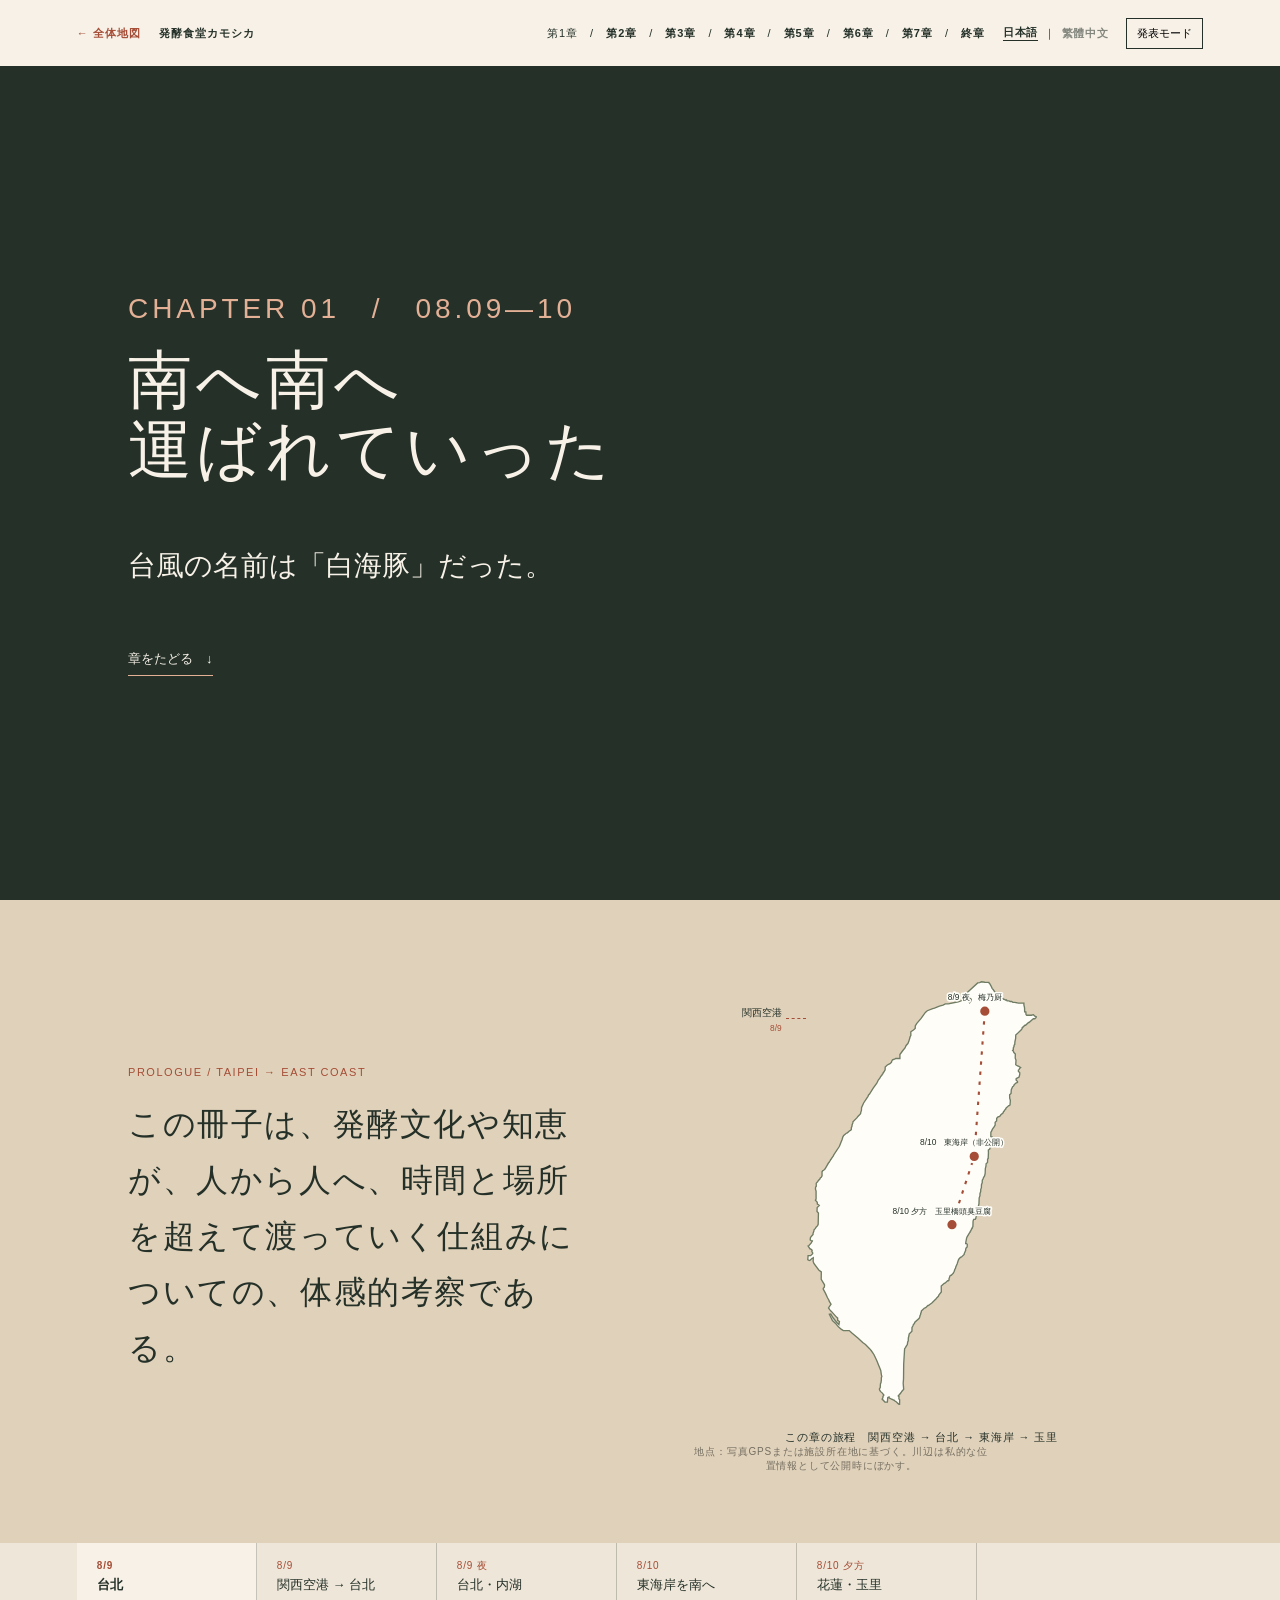
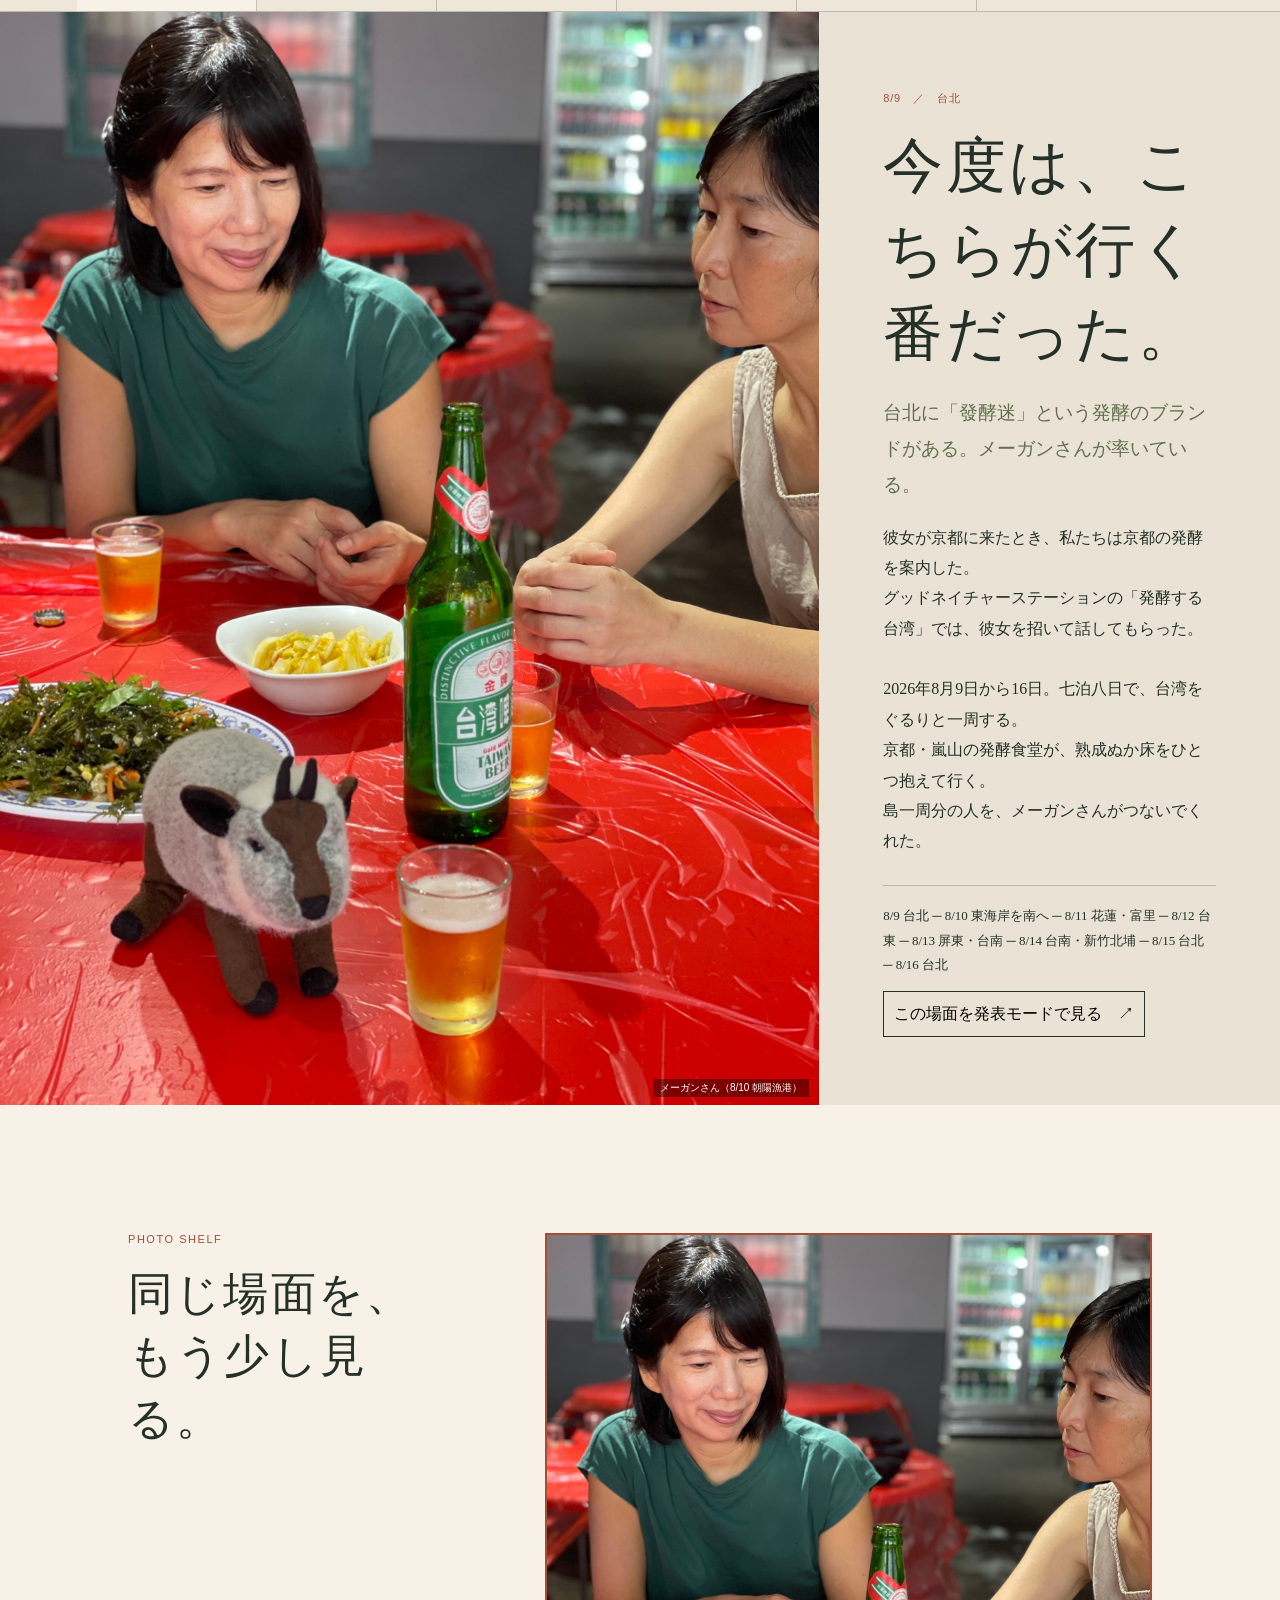
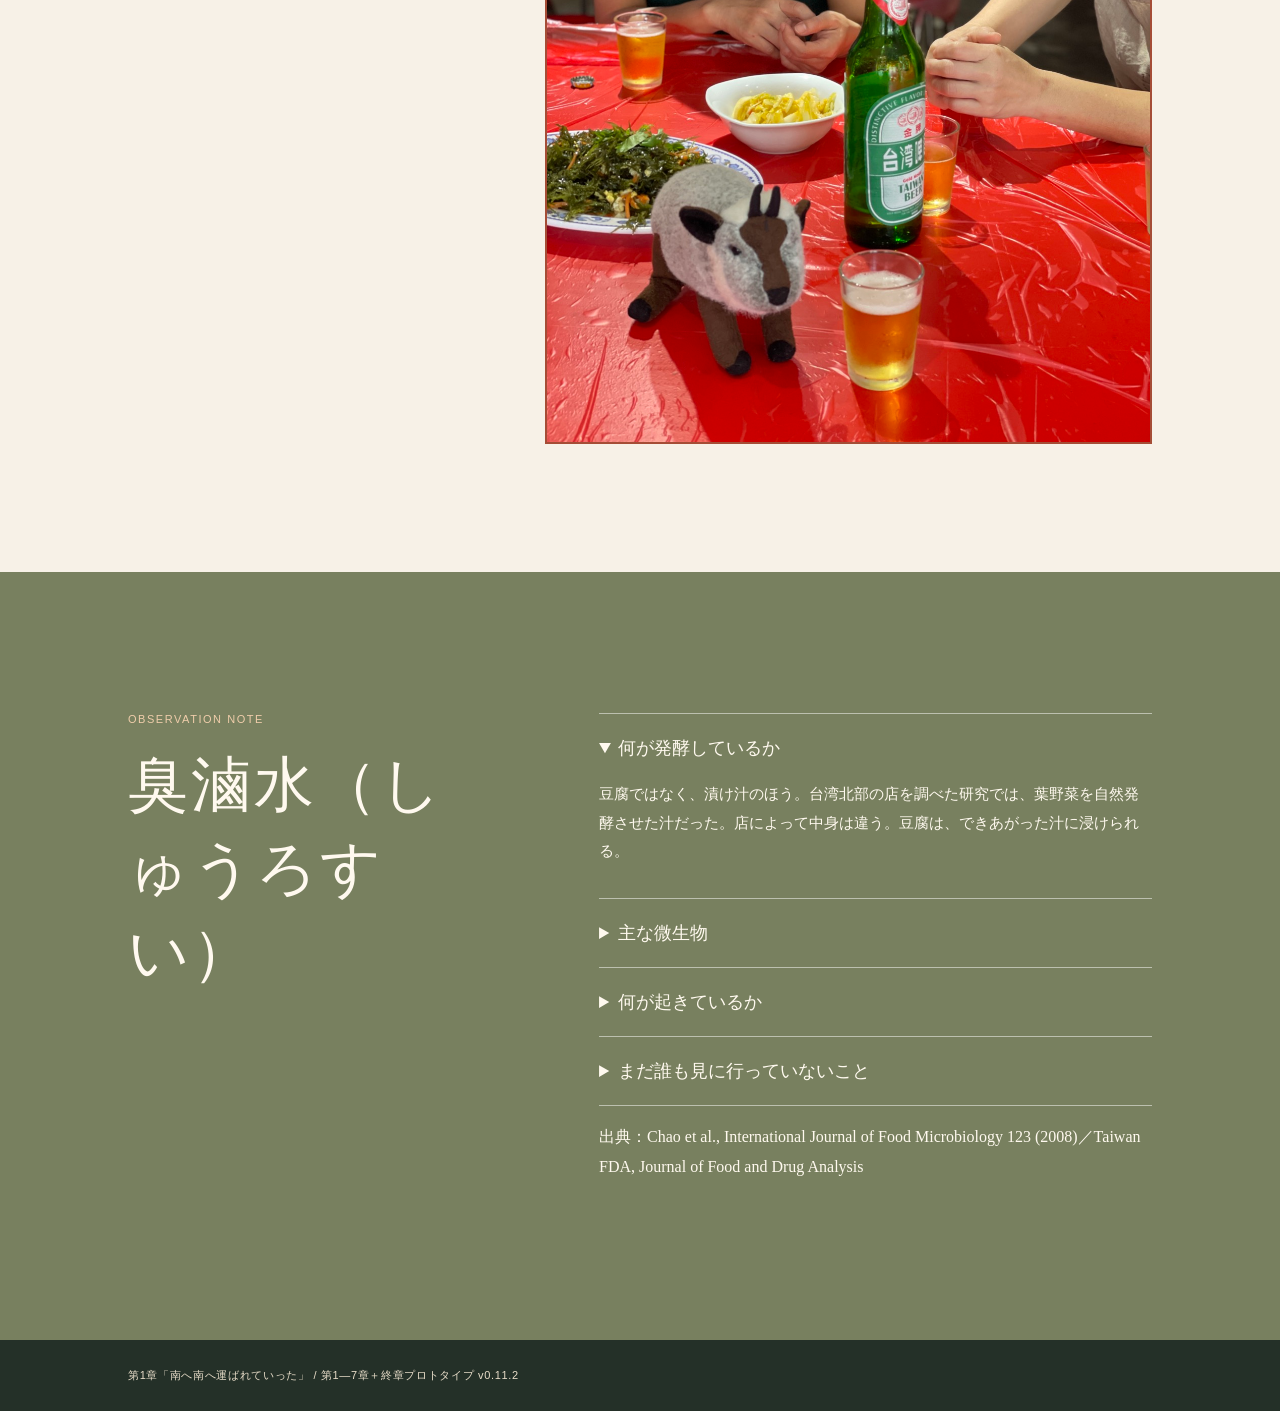
==== commit f4c34179: "展示に 日本語｜繁體中文 の切り替えを追加（訳表・辞書・切り替え部品） Co-Authored-By: Claude Opus 5.5 <noreply@anthropic.com> Claude-S" ====
--- a/index.html
+++ b/index.html
@@ -18,6 +18,6 @@
   </main>
   <div class="presentation" id="presentation" hidden><button id="close-presentation">×　通常表示へ</button><button id="previous">←</button><figure id="presentation-photo"></figure><div><p id="presentation-meta"></p><h2 id="presentation-title"></h2><p id="presentation-text"></p></div><button id="next">→</button></div>
   <footer>第1章「南へ南へ運ばれていった」 / 第1—7章＋終章プロトタイプ v0.11.2</footer>
-  <script src="chapter-data.js"></script><script src="gallery-extras.js"></script><script src="script.js"></script><script src="v06-copy.js"></script>
+  <script src="chapter-data.js"></script><script src="gallery-extras.js"></script><script src="i18n/lang.js"></script><script src="script.js"></script><script src="v06-copy.js"></script>
 </body>
 </html>
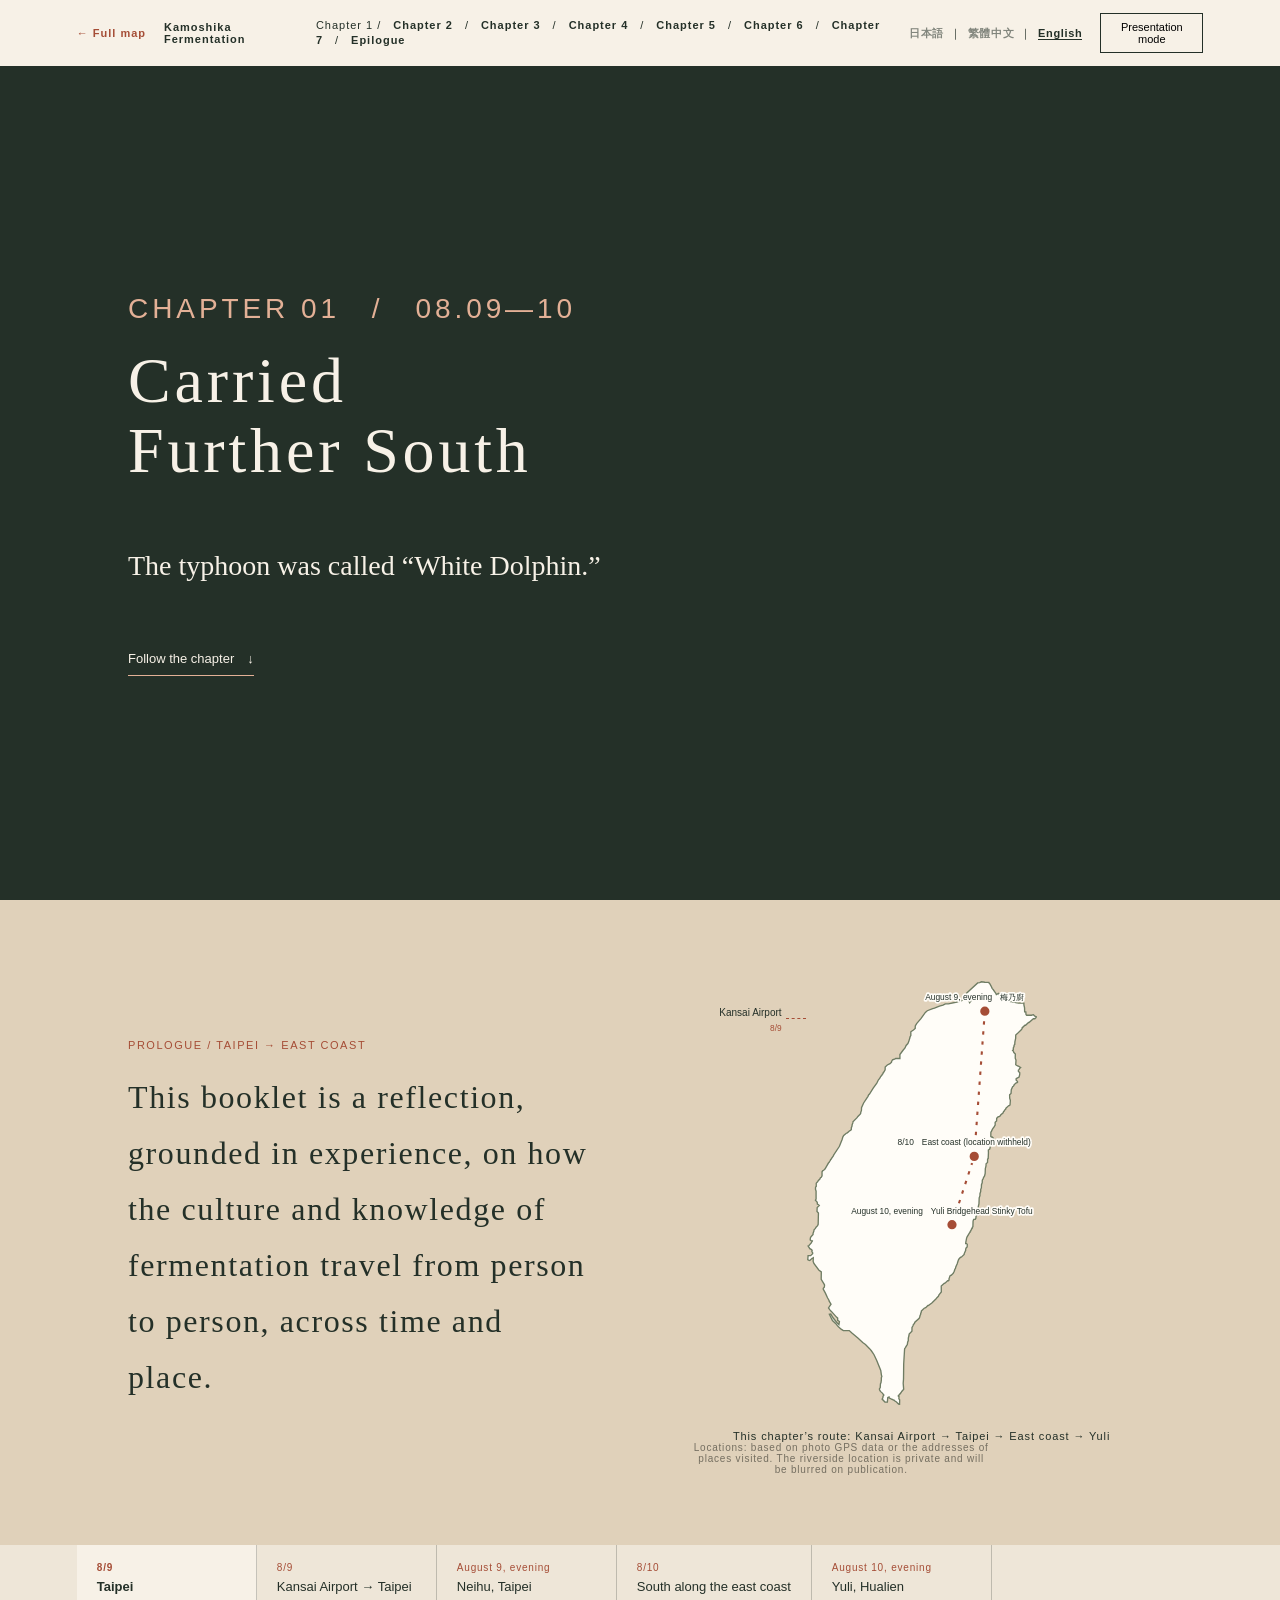
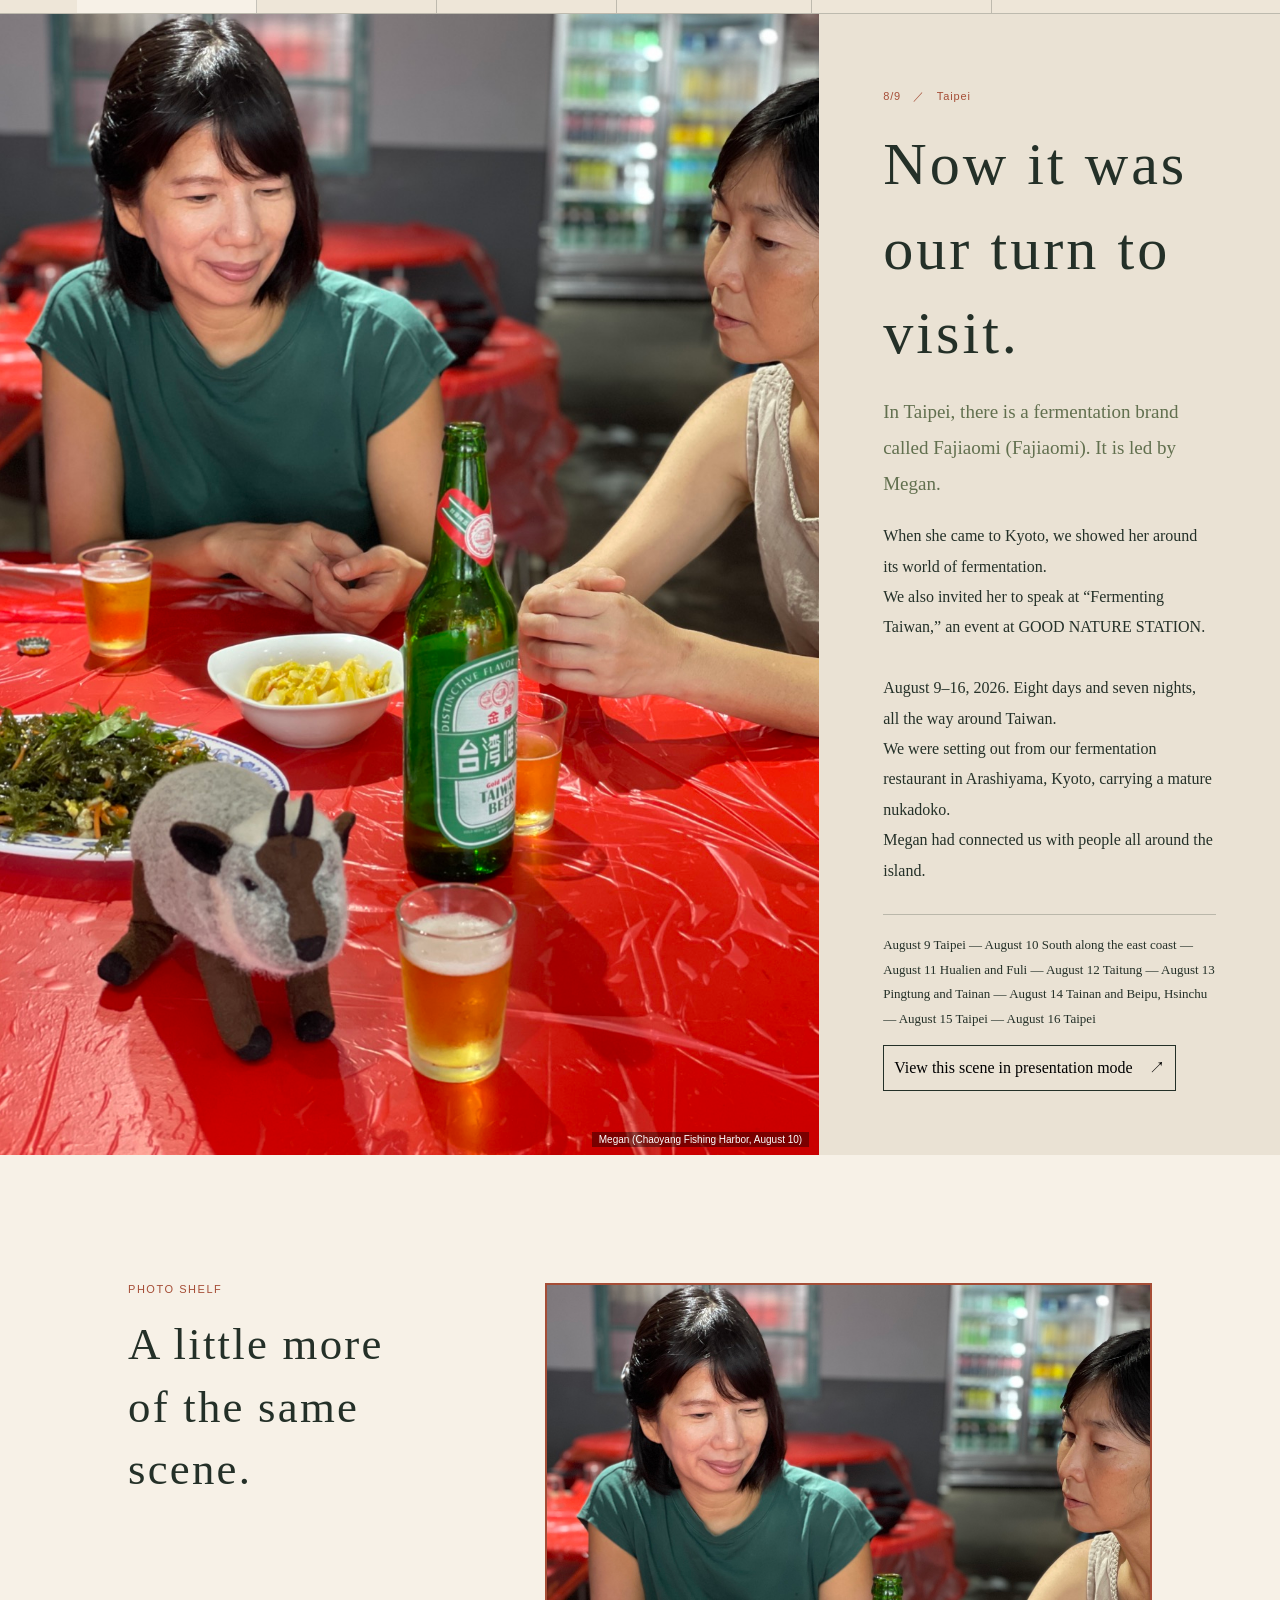
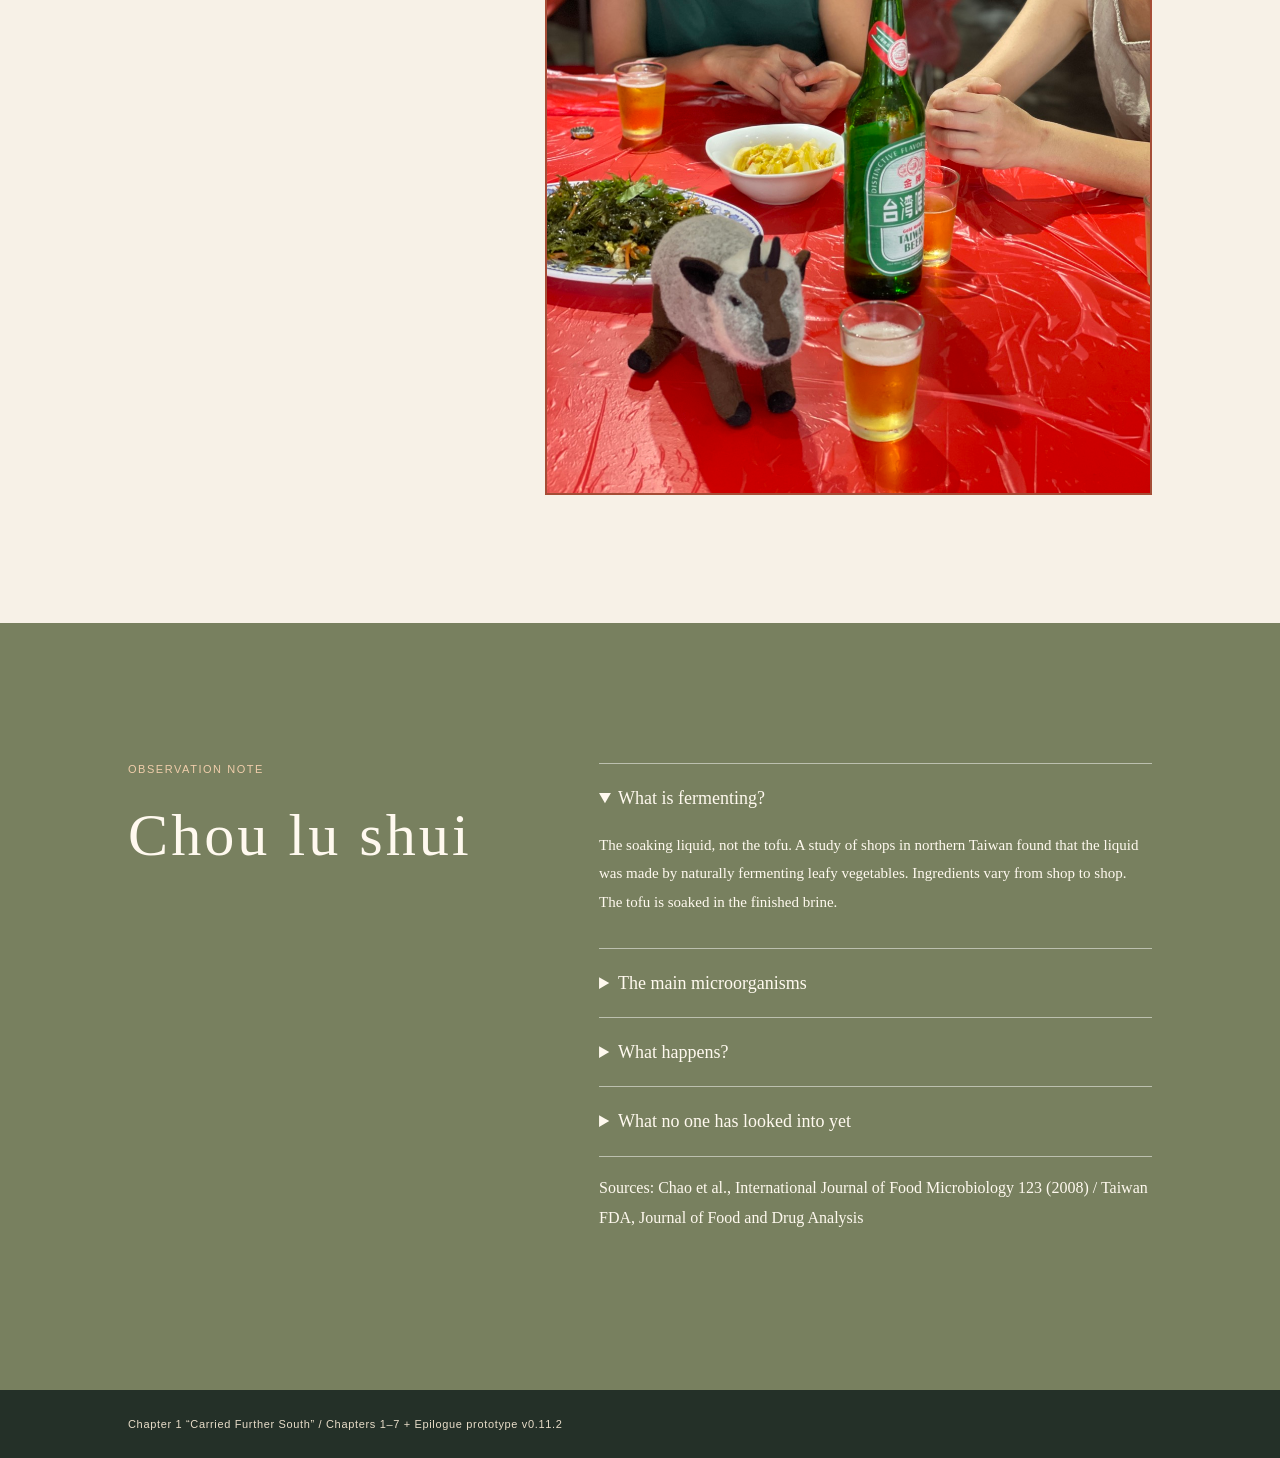
==== commit dcbb2577: "出典欄に残っていた作業メモ（公開前にURLを再照合する 等）を外す Co-Authored-By: Claude Opus 5.5 <noreply@anthropic.com> Claude-Ses" ====
--- a/index.html
+++ b/index.html
@@ -13,7 +13,7 @@
     <nav class="moment-nav" id="moment-nav" aria-label="第1章の場面を選ぶ"></nav>
     <section class="moment" id="moment" aria-live="polite"><figure id="hero-photo"></figure><div class="moment-text"><p class="meta" id="meta"></p><h2 id="title"></h2><p class="lead" id="lead"></p><p id="text"></p><a class="research-link" id="research-link" href="#observation-note" hidden>臭豆腐の観察ノートをひらく　↓</a><p class="caption-note" id="caption-note"></p><button id="moment-present">この場面を発表モードで見る　↗</button></div></section>
     <section class="photo-shelf"><div><p class="eyebrow">PHOTO SHELF</p><h2>同じ場面を、<br>もう少し見る。</h2></div><div class="thumbnails" id="thumbnails" aria-label="写真を選ぶ"></div></section>
-    <section class="note-section"><div class="note-heading"><p class="eyebrow">OBSERVATION NOTE</p><h2>臭滷水<br>発酵した漬け汁のこと</h2><p>旅の本文とは別に、事実と未解明なことを分けて残す。</p></div><div class="note-body"><details open><summary>何が発酵しているか</summary><p>臭豆腐用の「臭滷水」そのもの。研究には、葉野菜を自然発酵させた滷水や、複数の食材を含むモデル滷水がある。豆腐はこの発酵済み滷水に浸漬される。</p></details><details><summary>何が起きているか</summary><p>臭滷水には乳酸発酵だけでなく、タンパク質・含窒素化合物の分解が関わる。製法や微生物相は、原料・地域・製造所ごとに異なる。</p></details><details><summary>今回、わかっていないこと</summary><p>花蓮・玉里で食べた臭滷水そのものの微生物組成は測定していない。別地域の研究結果を、その店の菌としては扱わない。</p></details><details><summary>出典をひらく</summary><p>Chao et al., “Diversity of lactic acid bacteria in fermented brines used to make stinky tofu.” <em>International Journal of Food Microbiology</em> 123 (2008)。公開前に直接照合済みのURLだけを掲載する。</p></details></div></section>
+    <section class="note-section"><div class="note-heading"><p class="eyebrow">OBSERVATION NOTE</p><h2>臭滷水<br>発酵した漬け汁のこと</h2><p>旅の本文とは別に、事実と未解明なことを分けて残す。</p></div><div class="note-body"><details open><summary>何が発酵しているか</summary><p>臭豆腐用の「臭滷水」そのもの。研究には、葉野菜を自然発酵させた滷水や、複数の食材を含むモデル滷水がある。豆腐はこの発酵済み滷水に浸漬される。</p></details><details><summary>何が起きているか</summary><p>臭滷水には乳酸発酵だけでなく、タンパク質・含窒素化合物の分解が関わる。製法や微生物相は、原料・地域・製造所ごとに異なる。</p></details><details><summary>今回、わかっていないこと</summary><p>花蓮・玉里で食べた臭滷水そのものの微生物組成は測定していない。別地域の研究結果を、その店の菌としては扱わない。</p></details><details><summary>出典をひらく</summary><p>Chao et al., “Diversity of lactic acid bacteria in fermented brines used to make stinky tofu.” <em>International Journal of Food Microbiology</em> 123 (2008)。</p></details></div></section>
     <span id="observation-note" class="note-anchor" aria-hidden="true"></span>
   </main>
   <div class="presentation" id="presentation" hidden><button id="close-presentation">×　通常表示へ</button><button id="previous">←</button><figure id="presentation-photo"></figure><div><p id="presentation-meta"></p><h2 id="presentation-title"></h2><p id="presentation-text"></p></div><button id="next">→</button></div>
